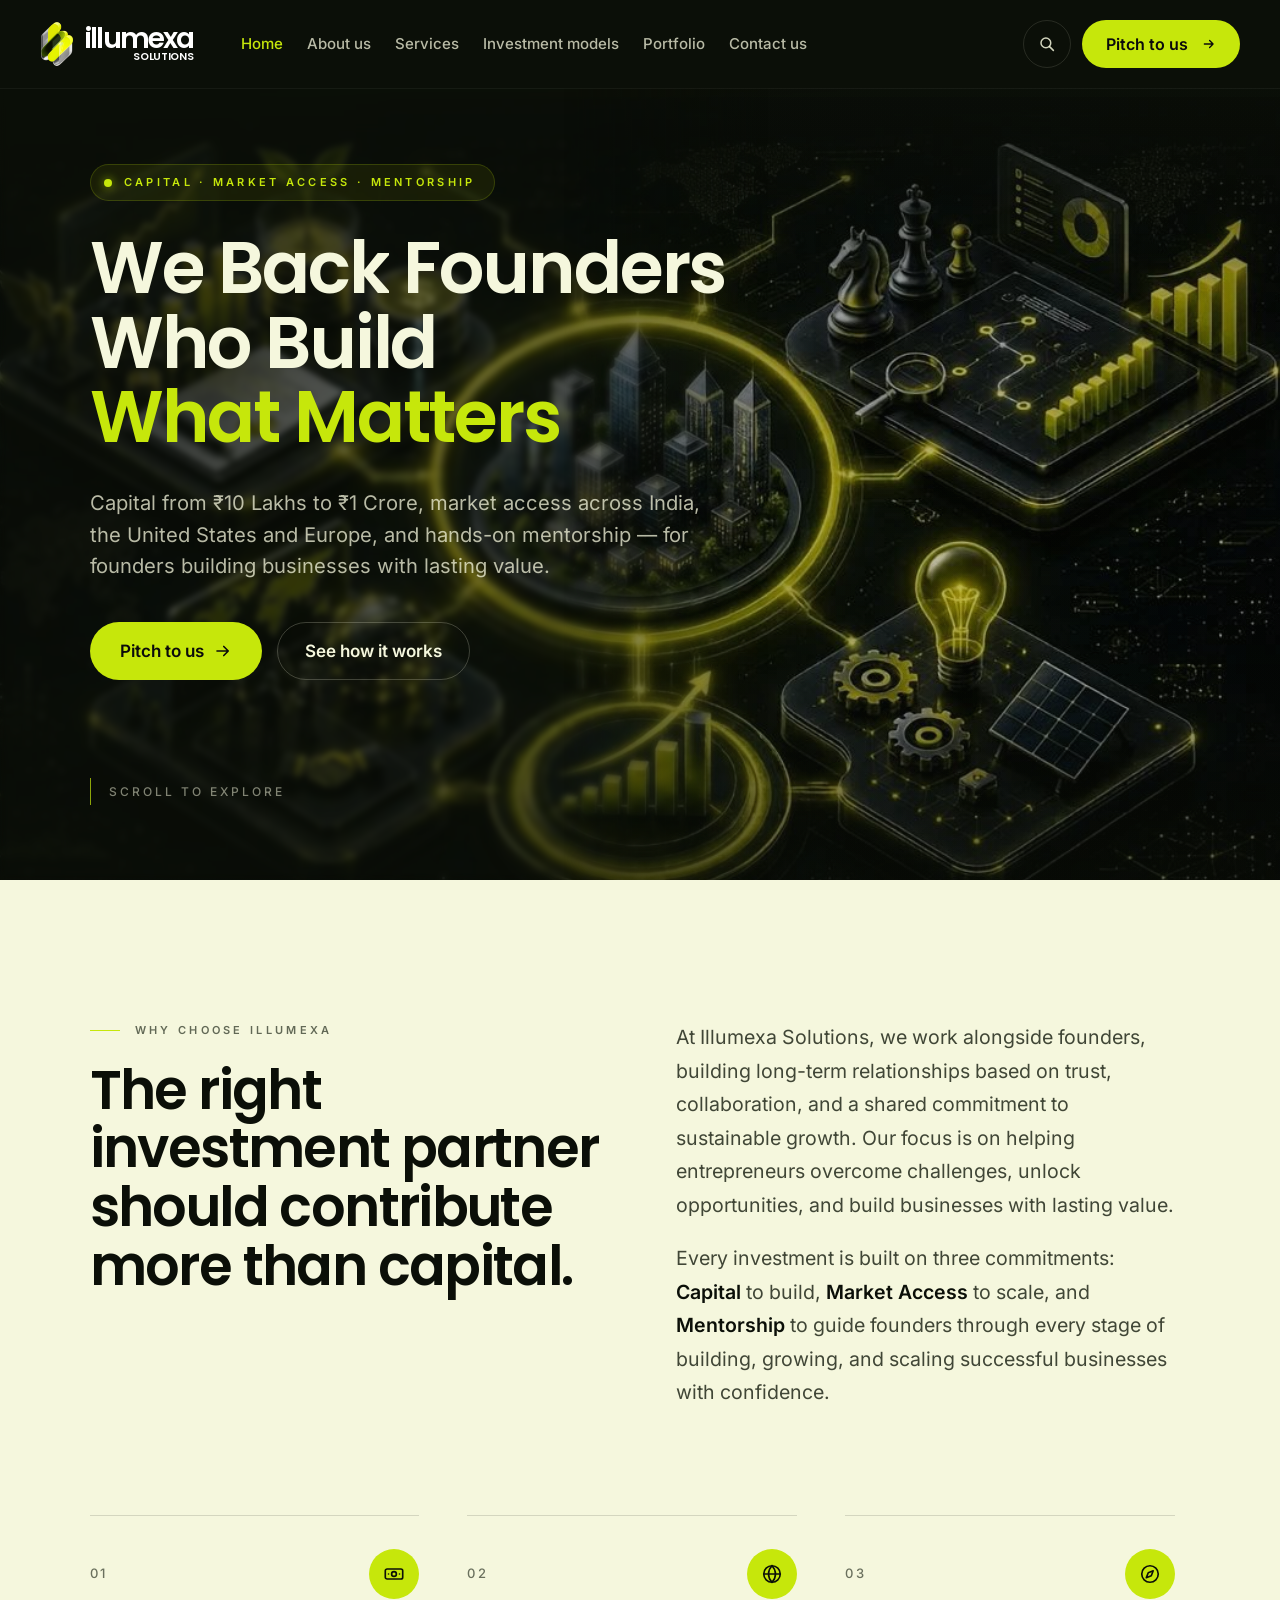
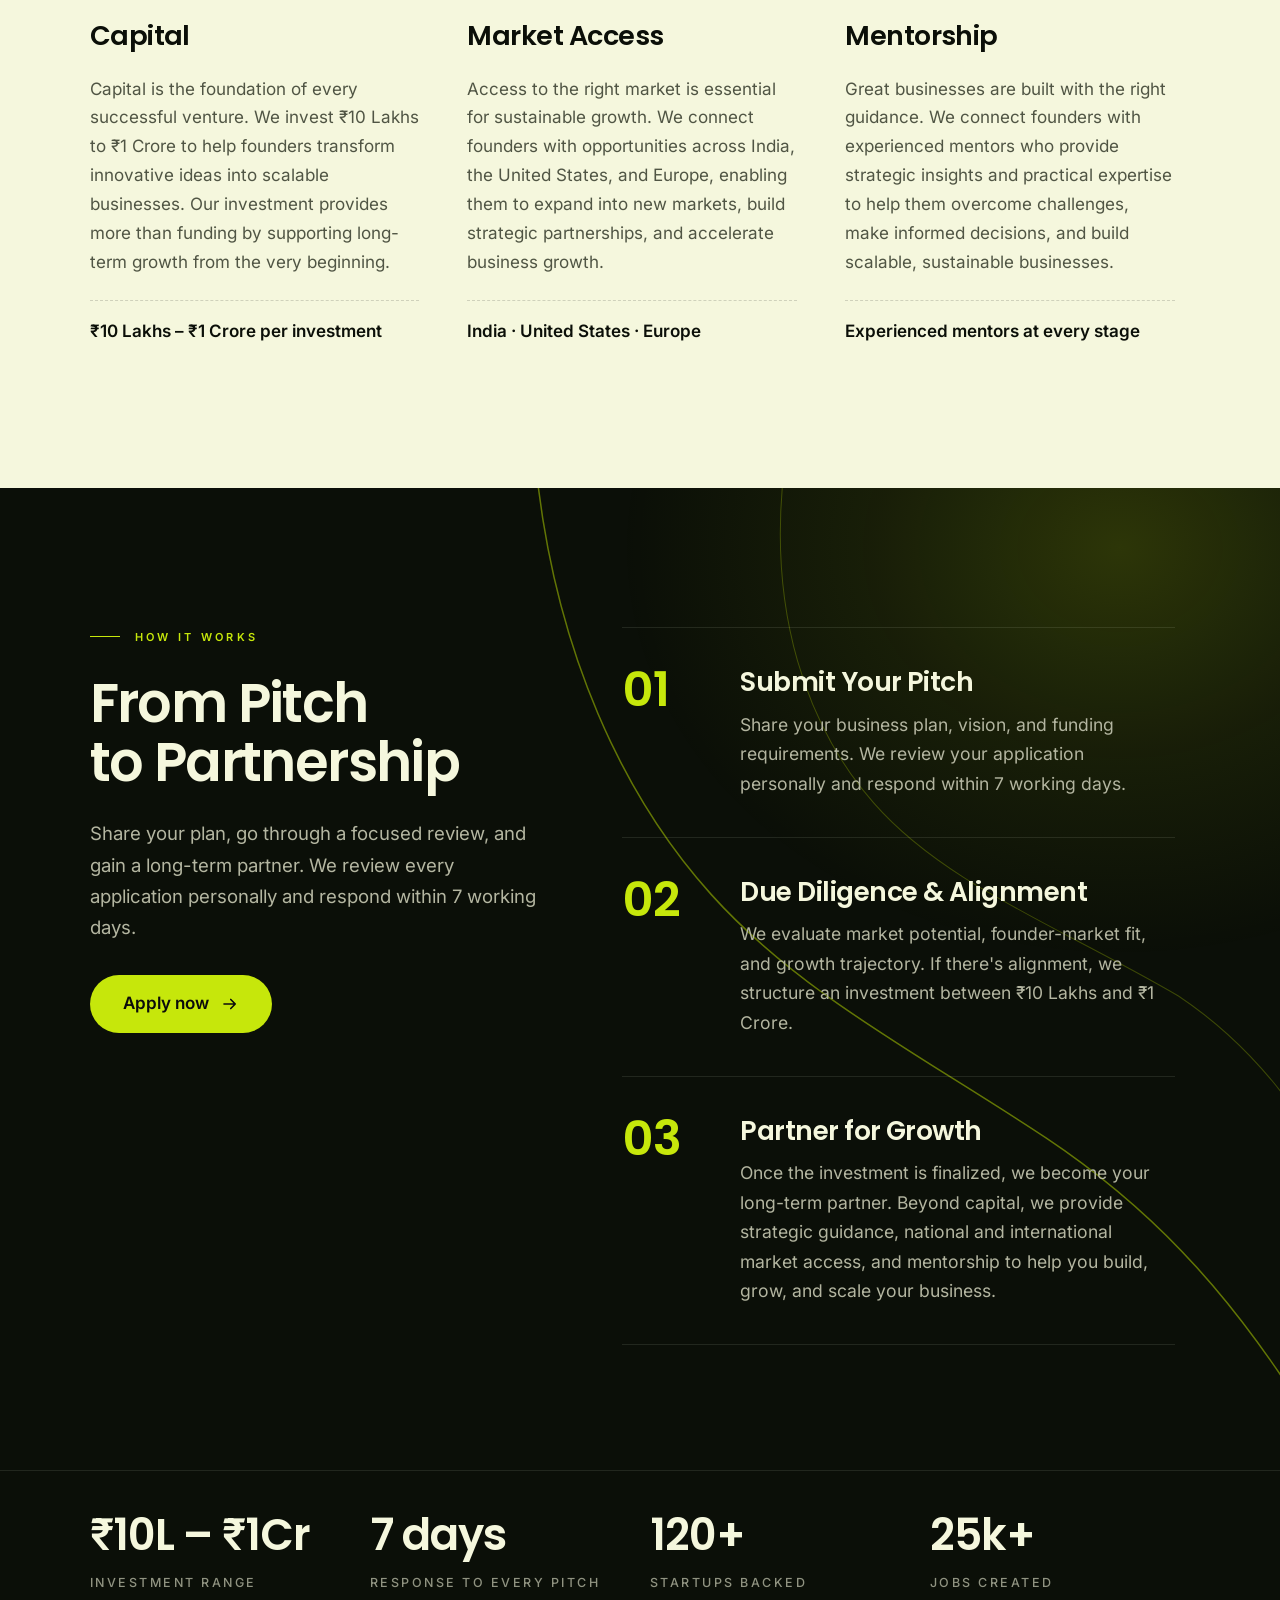
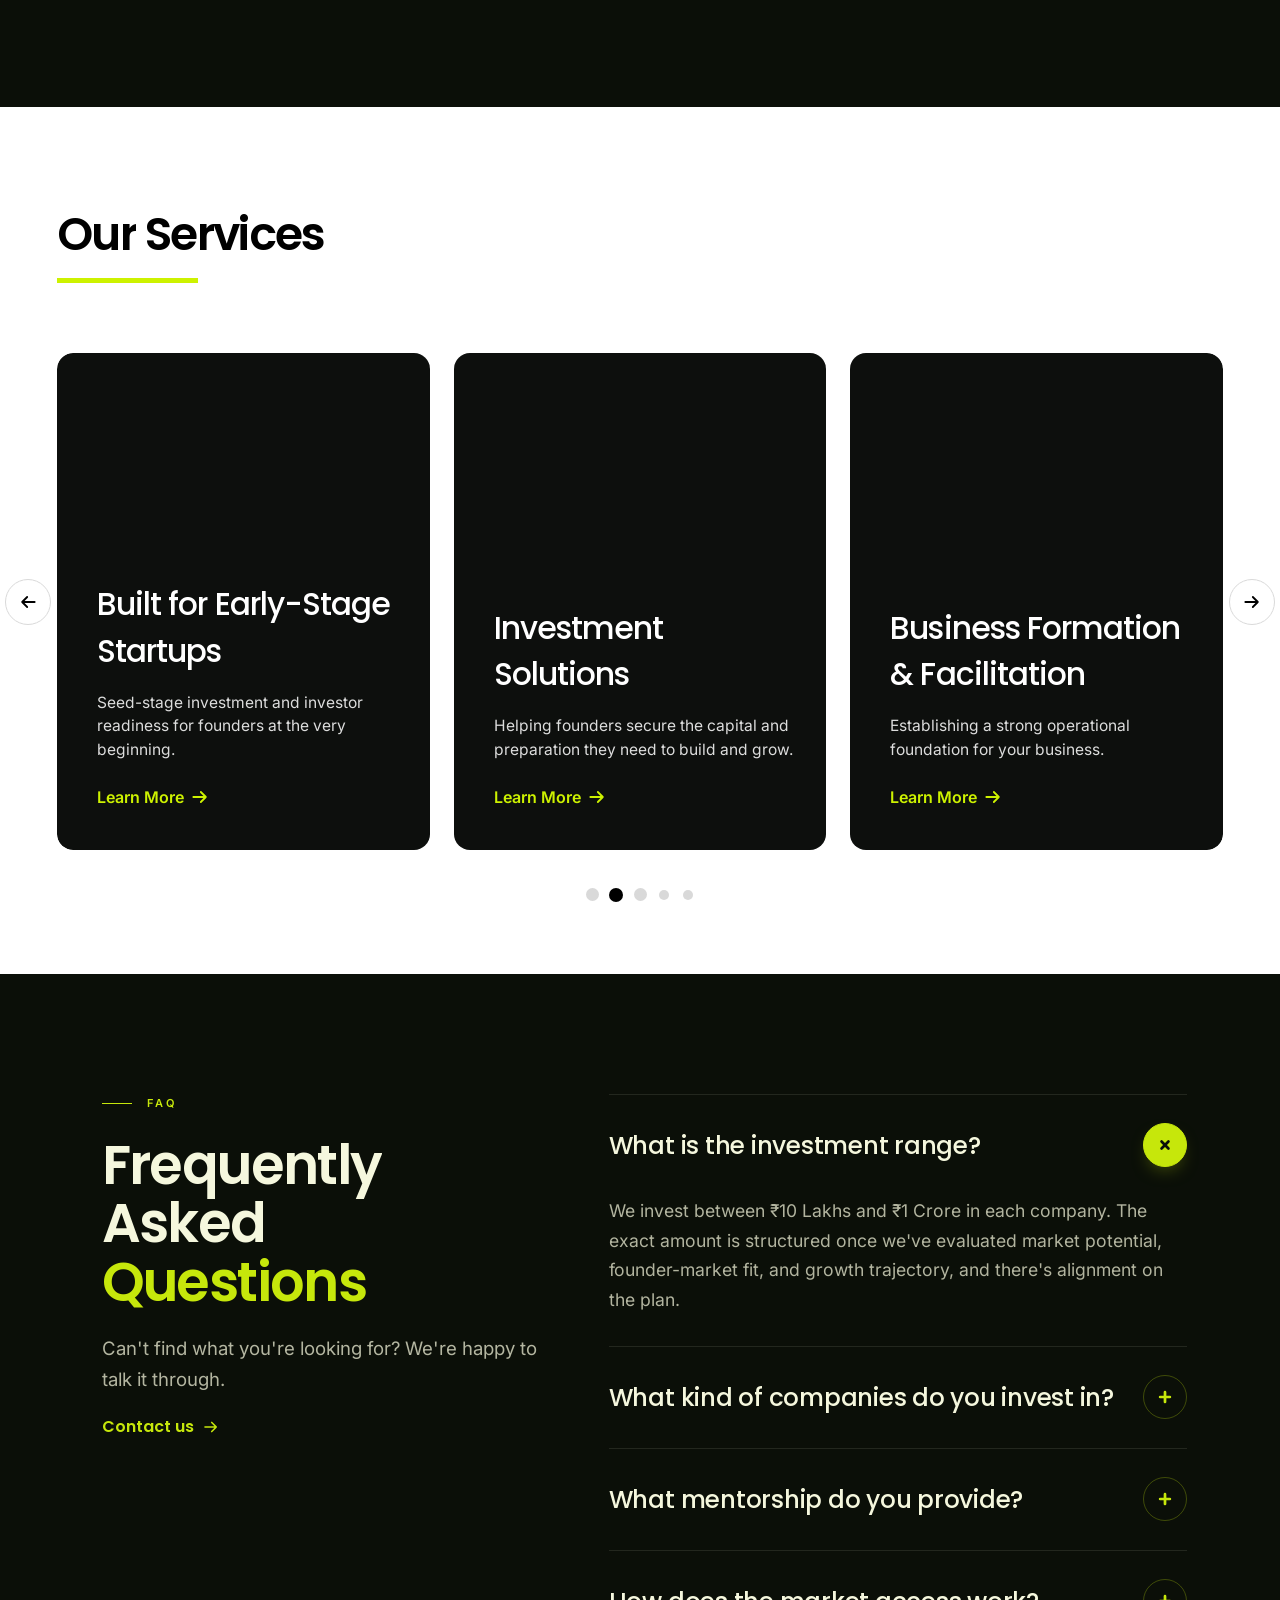
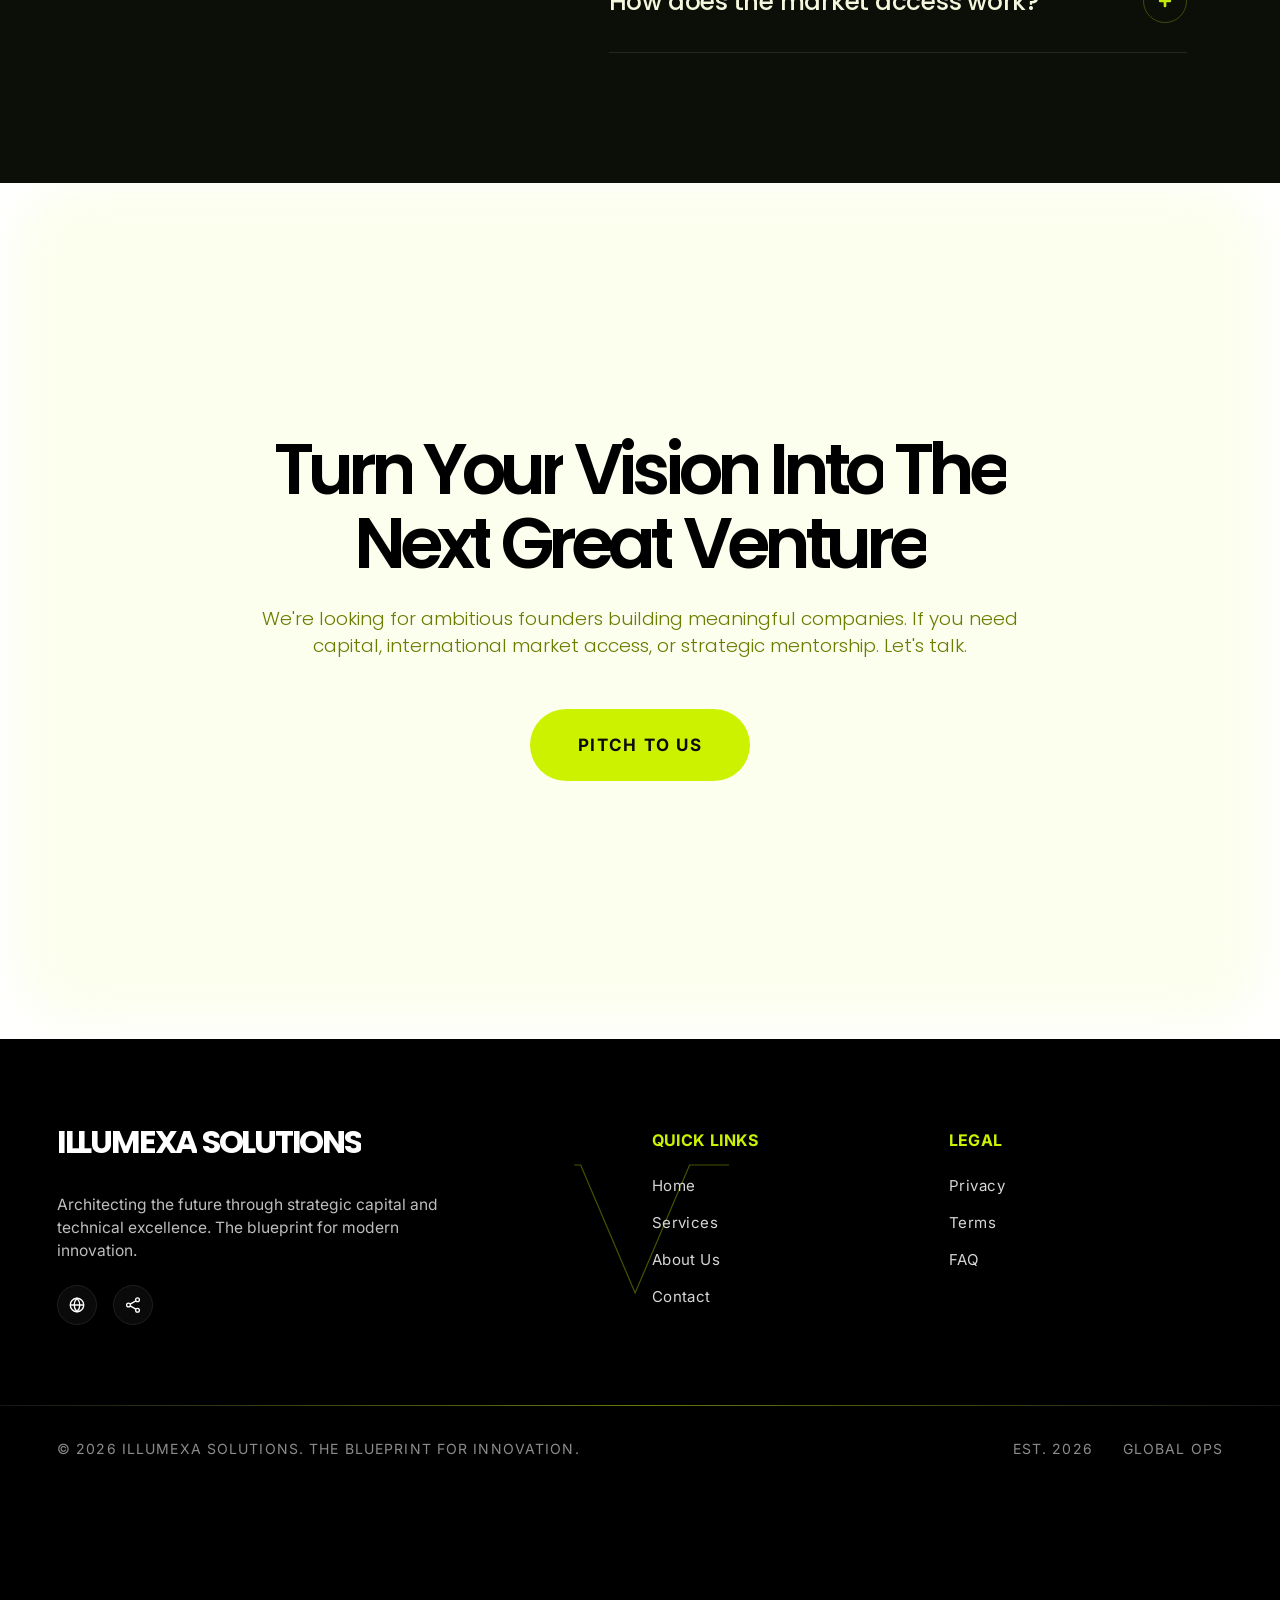
==== src/index.html @ d8dd9c70 "Initial commit" ====
<!DOCTYPE html>
<html lang="en">
<head>
  <meta charset="utf-8">
  <meta name="viewport" content="width=device-width, initial-scale=1">
  <title>Illumexa Solutions | Capital, Market Access &amp; Mentorship</title>
  <meta name="description" content="Illumexa Solutions backs early-stage founders with ₹10 Lakhs to ₹1 Crore in capital, market access across India, the US and Europe, and hands-on mentorship.">
  <meta name="theme-color" content="#000000">
  <link rel="icon" href="data:image/svg+xml,%3Csvg xmlns='http://www.w3.org/2000/svg' viewBox='0 0 32 32'%3E%3Crect width='32' height='32' rx='7' fill='%23000'/%3E%3Cg transform='rotate(32 16 16)'%3E%3Crect x='12' y='4' width='8' height='12' rx='4' fill='%23cdf200'/%3E%3Crect x='14' y='16' width='8' height='12' rx='4' fill='%23cdf200'/%3E%3C/g%3E%3C/svg%3E">
  <meta property="og:type" content="website">
  <meta property="og:site_name" content="Illumexa Solutions">
  <meta property="og:title" content="Illumexa Solutions | We Back Founders Who Build What Matters">
  <meta property="og:description" content="Capital, market access and mentorship for ambitious founders building meaningful companies.">
  <meta property="og:image" content="../assets/images/hero-poster.jpg">

  <link rel="preload" href="../assets/fonts/poppins-latin-500-normal.woff2" as="font" type="font/woff2" crossorigin>
  <link rel="preload" href="../assets/fonts/inter-latin-wght-normal.woff2" as="font" type="font/woff2" crossorigin>
  <link rel="preload" href="../assets/images/hero-poster.jpg" as="image" fetchpriority="high">
  <link rel="preload" href="../assets/images/logo/illumexa-mark.png" as="image" fetchpriority="high">

  <link rel="stylesheet" href="styles/base.css">
  <link rel="stylesheet" href="styles/home.css">

  <script>
    // Gate the reveal styles on JS (dropped again if the scripts never run), and open the
    // page with the intro on the first page of a visit, or a short veil after that.
    (function (root) {
      root.classList.add('js');
      try {
        if (!matchMedia('(prefers-reduced-motion: reduce)').matches) {
          root.classList.add(sessionStorage.getItem('illumexa-visited') ? 'is-arriving' : 'is-intro');
          sessionStorage.setItem('illumexa-visited', '1');
        }
      } catch (error) {}
      setTimeout(function () {
        if (!window.illumexaReady) root.classList.remove('js');
      }, 3000);
    })(document.documentElement);
  </script>
  <script src="scripts/main.js" defer></script>
  <script src="scripts/home.js" defer></script>
</head>
<body id="top">
  <a class="skip-link" href="#main">Skip to content</a>

  <!-- Icon sprite (kept renderable, not display:none, as the sprites that hold gradients need it) -->
  <svg class="sprite" aria-hidden="true" focusable="false">
    <symbol id="i-search" viewBox="0 0 24 24" fill="none" stroke="currentColor" stroke-width="2" stroke-linecap="round">
      <circle cx="10.5" cy="10.5" r="6.5"/><path d="m15.5 15.5 5 5"/>
    </symbol>
    <symbol id="i-arrow-right" viewBox="0 0 24 24" fill="none" stroke="currentColor" stroke-width="2.2" stroke-linecap="round" stroke-linejoin="round">
      <path d="M4 12h15M13 6l6 6-6 6"/>
    </symbol>
    <symbol id="i-plus" viewBox="0 0 24 24" fill="none" stroke="currentColor" stroke-width="3.6" stroke-linecap="round">
      <path d="M12 5.5v13M5.5 12h13"/>
    </symbol>
    <symbol id="i-globe" viewBox="0 0 24 24" fill="none" stroke="currentColor" stroke-width="1.8">
      <circle cx="12" cy="12" r="9"/><path d="M3 12h18M12 3c2.5 2.6 3.8 5.6 3.8 9s-1.3 6.4-3.8 9c-2.5-2.6-3.8-5.6-3.8-9S9.5 5.6 12 3Z"/>
    </symbol>
    <symbol id="i-share" viewBox="0 0 24 24" fill="none" stroke="currentColor" stroke-width="1.8">
      <circle cx="18" cy="5" r="2.5"/><circle cx="6" cy="12" r="2.5"/><circle cx="18" cy="19" r="2.5"/><path d="m8.2 10.8 7.6-4.4M8.2 13.2l7.6 4.4"/>
    </symbol>

    <symbol id="i-cash" viewBox="0 0 24 24" fill="none" stroke="currentColor" stroke-width="1.8" stroke-linecap="round" stroke-linejoin="round">
      <rect x="2.5" y="6.5" width="19" height="11" rx="2"/><circle cx="12" cy="12" r="2.6"/><path d="M6 12h.01M18 12h.01"/>
    </symbol>
    <symbol id="i-compass" viewBox="0 0 24 24" fill="none" stroke="currentColor" stroke-width="1.8" stroke-linecap="round" stroke-linejoin="round">
      <circle cx="12" cy="12" r="9"/><path d="m15.5 8.5-2.1 5.4-5.4 2.1 2.1-5.4z"/>
    </symbol>
  </svg>

  <!-- ============ HEADER ============ -->
  <header class="site-header" data-header data-motion>
    <nav class="site-nav" aria-label="Primary">
      <a class="brand" href="index.html" aria-label="Illumexa Solutions — home">
        <img class="brand__mark" src="../assets/images/logo/illumexa-mark.png" alt="" width="127" height="176" decoding="async">
        <span class="brand__word" aria-hidden="true">
          <span class="brand__name">illumexa</span>
          <span class="brand__sub">SOLUTIONS</span>
        </span>
      </a>

      <div class="site-nav__menu" id="site-menu" data-menu>
        <ul class="nav-list">
          <li><a class="nav-link" href="index.html" aria-current="page">Home</a></li>
          <li><a class="nav-link" href="about-us.html">About us</a></li>
          <li><a class="nav-link" href="services.html">Services</a></li>
          <li><a class="nav-link" href="#" data-page="investment-models">Investment models</a></li>
          <li><a class="nav-link" href="#" data-page="portfolio">Portfolio</a></li>
          <li><a class="nav-link" href="contact.html">Contact us</a></li>
          <li class="nav-list__cta"><a class="btn btn--lime btn--sm" href="contact.html">Pitch to us <svg class="icon" aria-hidden="true" focusable="false"><use href="#i-arrow-right"/></svg></a></li>
        </ul>
      </div>

      <div class="site-nav__actions">
        <button class="nav-search" type="button" aria-label="Search" aria-haspopup="dialog" aria-controls="site-search" data-search-open>
          <svg class="icon" aria-hidden="true" focusable="false"><use href="#i-search"/></svg>
          <span class="nav-search__label" aria-hidden="true">Search</span>
        </button>
        <a class="btn btn--lime btn--sm site-nav__pitch" href="contact.html">Pitch to us <svg class="icon" aria-hidden="true" focusable="false"><use href="#i-arrow-right"/></svg></a>
        <button class="nav-toggle" type="button" aria-expanded="false" aria-controls="site-menu" aria-label="Open menu" data-menu-toggle>
          <span class="nav-toggle__bar" aria-hidden="true"></span>
        </button>
      </div>
    </nav>
  </header>

  <main id="main">
    <!-- ============ HERO ============ -->
    <section class="hero" aria-labelledby="hero-title" data-parallax-scope data-ambient>
      <!-- Autoplays from the markup alone (muted, looped, inline; the phone-sized file on
           narrow screens); home.js only keeps it running — see initHeroVideo. -->
      <video class="hero__video" poster="../assets/images/hero-poster.jpg" autoplay muted loop playsinline preload="metadata" disablepictureinpicture aria-hidden="true" data-hero-video>
        <source src="../assets/videos/spotlight-bg-480.mp4" type="video/mp4" media="(max-width: 767px)">
        <source src="../assets/videos/spotlight-bg.mp4" type="video/mp4">
      </video>
      <div class="hero__overlay" aria-hidden="true"></div>
      <!-- Soft focus behind the copy only: blurs the film beneath the text column and fades
           out before the city, so the rest of the video stays sharp. -->
      <div class="hero__focus" aria-hidden="true"></div>

      <div class="hero__content hero-exit">
        <p class="badge hero__badge"><span class="badge__dot" aria-hidden="true"></span>Capital · Market Access · Mentorship</p>
        <h1 class="hero__title word-reveal" id="hero-title">
          <span class="hero__line"><span>We Back Founders</span></span>
          <span class="hero__line"><span>Who Build</span></span>
          <span class="hero__line"><span><em class="text-lime">What Matters</em></span></span>
        </h1>
        <p class="hero__text text-reveal">Capital from ₹10 Lakhs to ₹1 Crore, market access across India, the United States and Europe, and hands-on mentorship — for founders building businesses with lasting value.</p>
        <div class="hero__actions reveal-group" data-stagger>
          <a class="btn btn--lime btn--hero reveal-item" href="contact.html">Pitch to us <svg class="icon" aria-hidden="true" focusable="false"><use href="#i-arrow-right"/></svg></a>
          <a class="btn btn--ghost btn--hero reveal-item" href="#process">See how it works</a>
        </div>
      </div>

      <a class="hero__scroll" href="#why">Scroll to explore</a>
    </section>

    <!-- ============ WHY CHOOSE ============ -->
    <!-- The intro is a two-column statement; the three commitments follow as a flat,
         rule-topped grid (01 / 02 / 03) rather than cards. -->
    <section class="why" id="why" aria-labelledby="why-title" data-ambient data-parallax-scope data-observe data-seam>
      <div class="home-container why__intro" data-stagger>
        <div class="why__lead">
          <p class="eyebrow eyebrow--dash wipe-reveal">Why choose Illumexa</p>
          <h2 class="why__title word-reveal scroll-grow" id="why-title">The right investment partner should contribute more than capital.</h2>
        </div>
        <div class="why__text text-reveal">
          <p>At Illumexa Solutions, we work alongside founders, building long-term relationships based on trust, collaboration, and a shared commitment to sustainable growth. Our focus is on helping entrepreneurs overcome challenges, unlock opportunities, and build businesses with lasting value.</p>
          <p>Every investment is built on three commitments: <strong>Capital</strong> to build, <strong>Market Access</strong> to scale, and <strong>Mentorship</strong> to guide founders through every stage of building, growing, and scaling successful businesses with confidence.</p>
        </div>
      </div>

      <ul class="home-container why__features" role="list" data-stagger data-search-type="Why Illumexa">
        <li class="feature card-reveal">
          <div class="feature__head">
            <span class="feature__index" aria-hidden="true">01</span>
            <span class="feature__icon" aria-hidden="true"><svg class="icon fx-icon"><use href="#i-cash"/></svg></span>
          </div>
          <h3 class="feature__title">Capital</h3>
          <p class="feature__text">Capital is the foundation of every successful venture. We invest ₹10 Lakhs to ₹1 Crore to help founders transform innovative ideas into scalable businesses. Our investment provides more than funding by supporting long-term growth from the very beginning.</p>
          <p class="feature__note">₹10 Lakhs – ₹1 Crore per investment</p>
        </li>
        <li class="feature card-reveal">
          <div class="feature__head">
            <span class="feature__index" aria-hidden="true">02</span>
            <span class="feature__icon" aria-hidden="true"><svg class="icon fx-icon"><use href="#i-globe"/></svg></span>
          </div>
          <h3 class="feature__title">Market Access</h3>
          <p class="feature__text">Access to the right market is essential for sustainable growth. We connect founders with opportunities across India, the United States, and Europe, enabling them to expand into new markets, build strategic partnerships, and accelerate business growth.</p>
          <p class="feature__note">India · United States · Europe</p>
        </li>
        <li class="feature card-reveal">
          <div class="feature__head">
            <span class="feature__index" aria-hidden="true">03</span>
            <span class="feature__icon" aria-hidden="true"><svg class="icon fx-icon"><use href="#i-compass"/></svg></span>
          </div>
          <h3 class="feature__title">Mentorship</h3>
          <p class="feature__text">Great businesses are built with the right guidance. We connect founders with experienced mentors who provide strategic insights and practical expertise to help them overcome challenges, make informed decisions, and build scalable, sustainable businesses.</p>
          <p class="feature__note">Experienced mentors at every stage</p>
        </li>
      </ul>
    </section>

    <!-- ============ HOW IT WORKS + IMPACT ============ -->
    <!-- A lit corner behind the intro; the three steps are a rule-divided list with large
         lime numerals (each rule draws in as its step arrives, then a light runs down them);
         the four figures count up once under a rule. -->
    <section class="process" id="process" aria-labelledby="process-title" data-ambient data-parallax-scope data-observe data-seam>
      <div class="process__glow parallax" aria-hidden="true"></div>
      <svg class="process__trace parallax" viewBox="0 0 1440 1200" preserveAspectRatio="xMidYMid slice" aria-hidden="true" focusable="false" data-draw>
        <path d="M620 0C640 160 700 300 790 400 880 500 1000 560 1120 640 1240 720 1330 820 1440 1020" fill="none" stroke="#cdf200" stroke-width="1.5" stroke-dasharray="2 9" stroke-linecap="round" opacity=".45"/>
        <path d="M860 0C850 120 880 230 950 310 1020 390 1130 430 1250 500 1340 560 1400 650 1440 760" fill="none" stroke="#cdf200" stroke-width="1" stroke-dasharray="2 10" stroke-linecap="round" opacity=".25"/>
      </svg>

      <div class="home-container process__grid">
        <div class="process__intro" data-stagger>
          <p class="eyebrow eyebrow--dash wipe-reveal">How it works</p>
          <h2 class="process__title word-reveal" id="process-title">From Pitch <br>to Partnership</h2>
          <p class="process__text text-reveal">Share your plan, go through a focused review, and gain a long-term partner. We review every application personally and respond within 7 working days.</p>
          <a class="btn btn--lime btn--md process__cta" href="contact.html" data-reveal>Apply now <svg class="icon" aria-hidden="true" focusable="false"><use href="#i-arrow-right"/></svg></a>
        </div>

        <ol class="steps" role="list" data-observe data-search-type="How it works">
          <li class="step" data-reveal>
            <span class="step__num" aria-hidden="true">01</span>
            <div class="step__body">
              <h3 class="step__title">Submit Your Pitch</h3>
              <p class="step__text">Share your business plan, vision, and funding requirements. We review your application personally and respond within 7 working days.</p>
            </div>
          </li>
          <li class="step" data-reveal>
            <span class="step__num" aria-hidden="true">02</span>
            <div class="step__body">
              <h3 class="step__title">Due Diligence &amp; Alignment</h3>
              <p class="step__text">We evaluate market potential, founder-market fit, and growth trajectory. If there's alignment, we structure an investment between ₹10 Lakhs and ₹1 Crore.</p>
            </div>
          </li>
          <li class="step" data-reveal>
            <span class="step__num" aria-hidden="true">03</span>
            <div class="step__body">
              <h3 class="step__title">Partner for Growth</h3>
              <p class="step__text">Once the investment is finalized, we become your long-term partner. Beyond capital, we provide strategic guidance, national and international market access, and mentorship to help you build, grow, and scale your business.</p>
            </div>
          </li>
          <li class="steps__light" aria-hidden="true" role="presentation"></li>
        </ol>
      </div>

      <ul class="home-container stats" role="list" aria-label="Illumexa in numbers" data-stagger>
        <li class="stat" data-reveal><span class="stat__value">₹10L – ₹1Cr</span><span class="stat__label">Investment range</span></li>
        <li class="stat" data-reveal><span class="stat__value" data-count="7" data-suffix=" days">7 days</span><span class="stat__label">Response to every pitch</span></li>
        <li class="stat" data-reveal><span class="stat__value" data-count="120" data-suffix="+">120+</span><span class="stat__label">Startups backed</span></li>
        <li class="stat" data-reveal><span class="stat__value" data-count="25" data-suffix="k+">25k+</span><span class="stat__label">Jobs created</span></li>
      </ul>
    </section>

    <!-- ============ SERVICES ============ -->
    <section class="services" id="services" aria-labelledby="services-title" data-observe data-seam>
      <div class="container">
        <h2 class="section-title services__title word-reveal" id="services-title">Our Services</h2>

        <!-- Looping carousel: the first card listed sits just off-screen to the left, so the
             mock's opening view (Investment, Formation, Strategic) centres on the third dot. -->
        <div class="carousel" data-carousel data-carousel-start="1" aria-roledescription="carousel" aria-label="Our services" data-reveal>
          <div class="carousel__viewport">
            <button class="carousel__arrow carousel__arrow--prev" type="button" aria-label="Previous services" aria-controls="services-track" data-carousel-prev>
              <svg class="icon" aria-hidden="true" focusable="false"><use href="#i-arrow-right"/></svg>
            </button>
            <ul class="carousel__track" id="services-track" role="list" tabindex="0" data-carousel-track data-search-type="Service">
              <li class="carousel__slide" role="group" aria-roledescription="slide" aria-label="1 of 5">
                <article class="service-card">
                  <div class="service-card__media image-reveal" data-media>
                    <img src="../assets/images/services/early-stage.jpg"
                         srcset="../assets/images/services/early-stage-480.jpg 480w, ../assets/images/services/early-stage.jpg 842w"
                         sizes="(max-width: 767px) 86vw, (max-width: 1023px) 45vw, 421px"
                         alt="Startup team gathered around a “Start It Up!” presentation" width="842" height="1122" loading="lazy" decoding="async" data-fallback>
                  </div>
                  <div class="service-card__body">
                    <h3 class="service-card__title">Built for Early-Stage Startups</h3>
                    <p class="service-card__text">Seed-stage investment and investor readiness for founders at the very beginning.</p>
                    <a class="service-card__link" href="services/early-stage-startups.html">Learn More <svg class="icon" aria-hidden="true" focusable="false"><use href="#i-arrow-right"/></svg><span class="visually-hidden"> about support for early-stage startups</span></a>
                  </div>
                </article>
              </li>
              <li class="carousel__slide" role="group" aria-roledescription="slide" aria-label="2 of 5">
                <article class="service-card">
                  <div class="service-card__media image-reveal" data-media>
                    <img src="../assets/images/services/investment.jpg"
                         srcset="../assets/images/services/investment-480.jpg 480w, ../assets/images/services/investment.jpg 842w"
                         sizes="(max-width: 767px) 86vw, (max-width: 1023px) 45vw, 421px"
                         alt="Two business partners in suits shaking hands" width="842" height="1122" loading="lazy" decoding="async" data-fallback>
                  </div>
                  <div class="service-card__body">
                    <h3 class="service-card__title">Investment Solutions</h3>
                    <p class="service-card__text">Helping founders secure the capital and preparation they need to build and grow.</p>
                    <a class="service-card__link" href="services/investment-solutions.html">Learn More <svg class="icon" aria-hidden="true" focusable="false"><use href="#i-arrow-right"/></svg><span class="visually-hidden"> about Investment Solutions</span></a>
                  </div>
                </article>
              </li>
              <li class="carousel__slide" role="group" aria-roledescription="slide" aria-label="3 of 5">
                <article class="service-card">
                  <div class="service-card__media image-reveal" data-media>
                    <img src="../assets/images/services/business-formation.jpg"
                         srcset="../assets/images/services/business-formation-480.jpg 480w, ../assets/images/services/business-formation.jpg 842w"
                         sizes="(max-width: 767px) 86vw, (max-width: 1023px) 45vw, 421px"
                         alt="Hand signing a business registration document with a fountain pen" width="842" height="1122" loading="lazy" decoding="async" data-fallback>
                  </div>
                  <div class="service-card__body">
                    <h3 class="service-card__title">Business Formation &amp; Facilitation</h3>
                    <p class="service-card__text">Establishing a strong operational foundation for your business.</p>
                    <a class="service-card__link" href="services/business-formation-facilitation.html">Learn More <svg class="icon" aria-hidden="true" focusable="false"><use href="#i-arrow-right"/></svg><span class="visually-hidden"> about Business Formation &amp; Facilitation</span></a>
                  </div>
                </article>
              </li>
              <li class="carousel__slide" role="group" aria-roledescription="slide" aria-label="4 of 5">
                <article class="service-card">
                  <div class="service-card__media image-reveal" data-media>
                    <img src="../assets/images/services/strategic-consulting.jpg"
                         srcset="../assets/images/services/strategic-consulting-480.jpg 480w, ../assets/images/services/strategic-consulting.jpg 842w"
                         sizes="(max-width: 767px) 86vw, (max-width: 1023px) 45vw, 421px"
                         alt="Team fitting large puzzle pieces together on a table" width="842" height="1122" loading="lazy" decoding="async" data-fallback>
                  </div>
                  <div class="service-card__body">
                    <h3 class="service-card__title">Strategic Business Consulting</h3>
                    <p class="service-card__text">Expert guidance to help founders make confident business decisions.</p>
                    <a class="service-card__link" href="services/strategic-business-consulting.html">Learn More <svg class="icon" aria-hidden="true" focusable="false"><use href="#i-arrow-right"/></svg><span class="visually-hidden"> about Strategic Business Consulting</span></a>
                  </div>
                </article>
              </li>
              <li class="carousel__slide" role="group" aria-roledescription="slide" aria-label="5 of 5">
                <article class="service-card">
                  <div class="service-card__media image-reveal" data-media>
                    <img src="../assets/images/services/marketing.jpg"
                         srcset="../assets/images/services/marketing-480.jpg 480w, ../assets/images/services/marketing.jpg 842w"
                         sizes="(max-width: 767px) 86vw, (max-width: 1023px) 45vw, 421px"
                         alt="Two colleagues planning a growth strategy at a sticky-note board" width="842" height="1122" loading="lazy" decoding="async" data-fallback>
                  </div>
                  <div class="service-card__body">
                    <h3 class="service-card__title">Marketing &amp; Brand Growth</h3>
                    <p class="service-card__text">Positioning and growth support to take your brand into the right markets.</p>
                    <a class="service-card__link" href="services/marketing-brand-growth.html">Learn More <svg class="icon" aria-hidden="true" focusable="false"><use href="#i-arrow-right"/></svg><span class="visually-hidden"> about Marketing &amp; Brand Growth</span></a>
                  </div>
                </article>
              </li>
            </ul>
            <button class="carousel__arrow carousel__arrow--next" type="button" aria-label="Next services" aria-controls="services-track" data-carousel-next>
              <svg class="icon" aria-hidden="true" focusable="false"><use href="#i-arrow-right"/></svg>
            </button>
          </div>
          <div class="carousel__dots" data-carousel-dots></div>
        </div>
      </div>
    </section>

    <!-- ============ FAQ ============ -->
    <!-- Dark two-column FAQ: the title and a line to Contact on the left, the accordion on
         the right with the first answer open on arrival. -->
    <section class="faq" id="faq" aria-labelledby="faq-title" data-observe data-seam data-ambient>
      <div class="home-container faq__grid">
        <div class="faq__intro" data-stagger>
          <p class="eyebrow eyebrow--dash wipe-reveal">FAQ</p>
          <h2 class="faq__title word-reveal" id="faq-title">Frequently <br>Asked <br><span class="text-lime">Questions</span></h2>
          <p class="faq__text text-reveal">Can't find what you're looking for? We're happy to talk it through.</p>
          <a class="faq__link reveal-up" href="contact.html">Contact us <svg class="icon" aria-hidden="true" focusable="false"><use href="#i-arrow-right"/></svg></a>
        </div>

        <div class="faq-list" data-accordion data-stagger>
          <div class="faq-item" data-accordion-item data-reveal>
            <h3 class="faq-item__heading">
              <button class="faq-item__trigger" type="button" id="faq-q1" aria-expanded="true" aria-controls="faq-a1" data-accordion-trigger>
                <span class="faq-item__question">What is the investment range?</span>
                <span class="faq-item__icon" aria-hidden="true"><svg class="icon"><use href="#i-plus"/></svg></span>
              </button>
            </h3>
            <div class="faq-item__panel" id="faq-a1" role="region" aria-labelledby="faq-q1">
              <div class="faq-item__inner">
                <p>We invest between ₹10 Lakhs and ₹1 Crore in each company. The exact amount is structured once we've evaluated market potential, founder-market fit, and growth trajectory, and there's alignment on the plan.</p>
              </div>
            </div>
          </div>
          <div class="faq-item" data-accordion-item data-reveal>
            <h3 class="faq-item__heading">
              <button class="faq-item__trigger" type="button" id="faq-q2" aria-expanded="false" aria-controls="faq-a2" data-accordion-trigger>
                <span class="faq-item__question">What kind of companies do you invest in?</span>
                <span class="faq-item__icon" aria-hidden="true"><svg class="icon"><use href="#i-plus"/></svg></span>
              </button>
            </h3>
            <div class="faq-item__panel" id="faq-a2" role="region" aria-labelledby="faq-q2">
              <div class="faq-item__inner">
                <p>We back ambitious early-stage founders building meaningful companies. We look for strong founder-market fit, real market potential and a clear growth trajectory.</p>
              </div>
            </div>
          </div>
          <div class="faq-item" data-accordion-item data-reveal>
            <h3 class="faq-item__heading">
              <button class="faq-item__trigger" type="button" id="faq-q3" aria-expanded="false" aria-controls="faq-a3" data-accordion-trigger>
                <span class="faq-item__question">What mentorship do you provide?</span>
                <span class="faq-item__icon" aria-hidden="true"><svg class="icon"><use href="#i-plus"/></svg></span>
              </button>
            </h3>
            <div class="faq-item__panel" id="faq-a3" role="region" aria-labelledby="faq-q3">
              <div class="faq-item__inner">
                <p>Every founder is connected with experienced mentors who share strategic insight and practical expertise, helping you overcome challenges and make informed decisions as you scale.</p>
              </div>
            </div>
          </div>
          <div class="faq-item" data-accordion-item data-reveal>
            <h3 class="faq-item__heading">
              <button class="faq-item__trigger" type="button" id="faq-q4" aria-expanded="false" aria-controls="faq-a4" data-accordion-trigger>
                <span class="faq-item__question">How does the market access work?</span>
                <span class="faq-item__icon" aria-hidden="true"><svg class="icon"><use href="#i-plus"/></svg></span>
              </button>
            </h3>
            <div class="faq-item__panel" id="faq-a4" role="region" aria-labelledby="faq-q4">
              <div class="faq-item__inner">
                <p>We connect you with customers, partners and opportunities across India, the United States and Europe, so you can expand into new markets and build strategic partnerships.</p>
              </div>
            </div>
          </div>
        </div>
      </div>
    </section>

    <!-- ============ FINAL CTA ============ -->
    <section class="cta" id="pitch" aria-labelledby="cta-title" data-parallax-scope data-observe>
      <div class="container cta__inner" data-stagger>
        <h2 class="cta__title word-reveal scroll-grow" id="cta-title">
          <span class="cta__line">Turn Your Vision Into The</span>
          <span class="cta__line">Next Great Venture</span>
        </h2>
        <p class="cta__text text-reveal">We're looking for ambitious founders building meaningful companies. If you need capital, international market access, or strategic mentorship. Let's talk.</p>
        <a class="btn btn--lime btn--lg" href="contact.html" data-reveal>Pitch to us</a>
      </div>
    </section>
  </main>

  <!-- ============ FOOTER ============ -->
  <!-- data-motion: the ILLUMEXA outline draws itself as the footer scrolls in, a single light
       passes through it, and the columns, links and rule reveal in sequence. -->
  <footer class="site-footer" data-observe data-motion>
    <svg class="site-footer__outline" viewBox="0 0 4606 1000" aria-hidden="true" focusable="false">
      <defs>
        <linearGradient id="outline-sweep-fill" x1="0" x2="1" y1="0" y2="0">
          <stop offset="0" stop-color="#fff" stop-opacity="0"/>
          <stop offset=".5" stop-color="#fff"/>
          <stop offset="1" stop-color="#fff" stop-opacity="0"/>
        </linearGradient>
        <mask id="outline-sweep" maskUnits="userSpaceOnUse" x="0" y="0" width="4606" height="1000">
          <rect class="site-footer__sweep" x="-1400" y="0" width="1400" height="1000" fill="url(#outline-sweep-fill)"/>
        </mask>
      </defs>
      <text class="site-footer__outline-text" x="2303" y="849" text-anchor="middle">ILLUMEXA</text>
      <text class="site-footer__outline-text site-footer__outline-text--light" x="2303" y="849" text-anchor="middle" mask="url(#outline-sweep)">ILLUMEXA</text>
    </svg>

    <div class="container site-footer__grid">
      <div class="site-footer__brand">
        <p class="site-footer__name word-reveal">ILLUMEXA SOLUTIONS</p>
        <p class="site-footer__about text-reveal">Architecting the future through strategic capital and technical excellence. The blueprint for modern innovation.</p>
        <div class="site-footer__social reveal-group" data-stagger>
          <a class="icon-btn reveal-item" href="index.html" aria-label="Illumexa Solutions website">
            <svg class="icon" aria-hidden="true" focusable="false"><use href="#i-globe"/></svg>
          </a>
          <button class="icon-btn reveal-item" type="button" aria-label="Share this page" data-share>
            <svg class="icon" aria-hidden="true" focusable="false"><use href="#i-share"/></svg>
          </button>
          <span class="visually-hidden" aria-live="polite" data-share-status></span>
        </div>
      </div>

      <nav class="site-footer__col" aria-labelledby="footer-quick">
        <h2 class="site-footer__heading char-reveal" id="footer-quick">Quick Links</h2>
        <ul class="site-footer__links reveal-group" role="list" data-stagger>
          <li class="reveal-item"><a href="index.html">Home</a></li>
          <li class="reveal-item"><a href="services.html">Services</a></li>
          <li class="reveal-item"><a href="about-us.html">About Us</a></li>
          <li class="reveal-item"><a href="contact.html">Contact</a></li>
        </ul>
      </nav>

      <nav class="site-footer__col" aria-labelledby="footer-legal">
        <h2 class="site-footer__heading char-reveal" id="footer-legal">Legal</h2>
        <ul class="site-footer__links reveal-group" role="list" data-stagger>
          <li class="reveal-item"><a href="#" data-page="privacy">Privacy</a></li>
          <li class="reveal-item"><a href="#" data-page="terms">Terms</a></li>
          <li class="reveal-item"><a href="faq.html">FAQ</a></li>
        </ul>
      </nav>
    </div>

    <div class="site-footer__bottom">
      <span class="site-footer__rule line-reveal" aria-hidden="true"></span>
      <div class="container site-footer__bar reveal">
        <p>© 2026 Illumexa Solutions. The blueprint for innovation.</p>
        <p class="site-footer__meta"><span>Est. 2026</span><span>Global Ops</span></p>
      </div>
    </div>
  </footer>

  <!-- ============ SEARCH ============ -->
  <dialog class="search" id="site-search" aria-labelledby="search-title" data-search>
    <h2 class="visually-hidden" id="search-title">Search this page</h2>
    <form class="search__form" role="search" data-search-form>
      <img class="search__icon" src="../assets/images/logo/illumexa-mark.png" alt="" width="127" height="176" decoding="async">
      <label class="visually-hidden" for="search-input">Search services, steps and questions</label>
      <input class="search__input" id="search-input" type="search" placeholder="Search services, steps, FAQs…" autocomplete="off" spellcheck="false" data-search-input>
      <button class="search__close" type="button" data-search-close>Esc<span class="visually-hidden"> — close search</span></button>
    </form>
    <ul class="search__results" role="list" data-search-results></ul>
    <p class="visually-hidden" aria-live="polite" data-search-status></p>
  </dialog>
</body>
</html>
---- src/styles/base.css ----
/* ==========================================================================
   Illumexa — Base styles (shared by every page)
   1. Fonts  2. Variables  3. Reset  4. Typography  5. Layout
   6. Buttons & UI  7. Header  8. Footer  9. Search  10. Motion  11. Responsive
   ========================================================================== */

/* 1. Fonts ---------------------------------------------------------------- */
@font-face {
  font-family: "Poppins";
  font-style: normal;
  font-weight: 300;
  font-display: swap;
  src: url("../../assets/fonts/poppins-latin-300-normal.woff2") format("woff2");
}
@font-face {
  font-family: "Poppins";
  font-style: normal;
  font-weight: 400;
  font-display: swap;
  src: url("../../assets/fonts/poppins-latin-400-normal.woff2") format("woff2");
}
@font-face {
  font-family: "Poppins";
  font-style: normal;
  font-weight: 500;
  font-display: swap;
  src: url("../../assets/fonts/poppins-latin-500-normal.woff2") format("woff2");
}
@font-face {
  font-family: "Poppins";
  font-style: normal;
  font-weight: 600;
  font-display: swap;
  src: url("../../assets/fonts/poppins-latin-600-normal.woff2") format("woff2");
}
@font-face {
  font-family: "Poppins";
  font-style: normal;
  font-weight: 700;
  font-display: swap;
  src: url("../../assets/fonts/poppins-latin-700-normal.woff2") format("woff2");
}
@font-face {
  font-family: "Inter";
  font-style: normal;
  font-weight: 100 900;
  font-display: swap;
  src: url("../../assets/fonts/inter-latin-wght-normal.woff2") format("woff2");
  unicode-range: U+0000-00FF, U+0131, U+0152-0153, U+02BB-02BC, U+02C6, U+02DA, U+02DC, U+0304, U+0308, U+0329, U+2000-206F, U+20AC, U+2122, U+2191, U+2193, U+2212, U+2215, U+FEFF, U+FFFD;
}
@font-face {
  font-family: "Inter";
  font-style: normal;
  font-weight: 100 900;
  font-display: swap;
  src: url("../../assets/fonts/inter-latin-ext-wght-normal.woff2") format("woff2");
  unicode-range: U+0100-02BA, U+02BD-02C5, U+02C7-02CC, U+02CE-02D7, U+02DD-02FF, U+1D00-1DBF, U+1E00-1E9F, U+1EF2-1EFF, U+2020, U+20A0-20AB, U+20AD-20C0, U+2113, U+2C60-2C7F, U+A720-A7FF;
}

/* 2. Variables ------------------------------------------------------------ */
:root {
  /* Colour */
  --c-lime: #cdf200;
  --c-lime-bright: #d4ff00;
  --c-lime-soft: #f5fec6;
  --c-lime-wash: #f9fce6;
  --c-lime-ink: #587000; /* small lime text on white/grey: 5.6:1 on white, 4.5:1 on #e7e7e7 */
  --c-cream: #fcfeee;
  --c-olive: #5a5622;
  --c-olive-ink: #6b7c00;
  --c-black: #000;
  --c-ink: #0b0b0b;
  --c-night: #0b0f08; /* the dark ground of the header and the dark homepage sections */
  --c-mist: #f5f7dd; /* their light text, and the pale ground of "Why choose" */
  --c-text: #141414;
  --c-text-soft: #3d3d3d;
  --c-white: #fff;
  --c-grey-100: #f2f2f2;
  --c-grey-300: #d9d9d9;
  --c-grey-500: #8c8c8c;
  --c-blue: #3b68ff;
  --c-blue-soft: #dce3fc;
  --c-blue-line: #cbd5fb;

  /* Type */
  --font-display: "Poppins", "Inter", system-ui, -apple-system, "Segoe UI", Roboto, sans-serif;
  --font-body: "Inter", system-ui, -apple-system, "Segoe UI", Roboto, "Helvetica Neue", Arial, sans-serif;

  /* Layout */
  --container: 1312px;
  --gutter: clamp(20px, 4.45vw, 64px);
  --header-inset: 0px;
  --header-h: 72px;
  --header-h-full: 88px; /* the bar at the top of the page; it eases down to --header-h once scrolled.
                            .page-top and scroll-padding-top stay on --header-h on purpose. */

  /* Shape */
  --radius-xs: 4px;
  --radius-sm: 10px;
  --radius-md: 16px;
  --radius-lg: 22px;
  --radius-xl: 24px;
  --radius-pill: 999px;

  /* Motion: quick to respond, long soft landing. */
  --ease-out: cubic-bezier(0.22, 1, 0.36, 1);
  --ease-expo: cubic-bezier(0.16, 1, 0.3, 1);
  --ease-in-out: cubic-bezier(0.65, 0, 0.35, 1);
  --dur-fast: 200ms;
  --dur: 350ms;
  --dur-slow: 800ms;
  --stagger: 90ms;
}

/* 3. Reset / base --------------------------------------------------------- */
*,
*::before,
*::after {
  box-sizing: border-box;
}

html {
  -webkit-text-size-adjust: 100%;
  text-size-adjust: 100%;
  scroll-behavior: smooth;
  scroll-padding-top: calc(var(--header-h) + var(--header-inset) * 2);
}

body {
  margin: 0;
  min-height: 100vh;
  background: var(--c-white);
  color: var(--c-text);
  font-family: var(--font-body);
  font-size: 1rem;
  line-height: 1.5;
  -webkit-font-smoothing: antialiased;
  -moz-osx-font-smoothing: grayscale;
  text-rendering: optimizeLegibility;
  overflow-x: hidden;
}

h1, h2, h3, h4, p, ul, ol, figure {
  margin: 0;
}

/* Zero specificity so component classes can still set their own padding. */
:where(ul[role="list"], ol[role="list"]),
.nav-list {
  list-style: none;
  padding: 0;
}

img,
svg,
video {
  display: block;
  max-width: 100%;
}

img {
  height: auto;
}

a {
  color: inherit;
  text-decoration: none;
}

button {
  font: inherit;
  color: inherit;
  background: none;
  border: 0;
  padding: 0;
  cursor: pointer;
}

em {
  font-style: normal;
}

:focus-visible {
  outline: 2px solid var(--c-lime);
  outline-offset: 3px;
  border-radius: 4px;
}

.why :focus-visible,
.services :focus-visible,
.faq :focus-visible,
.cta :focus-visible {
  outline-color: var(--c-ink);
}

.sprite {
  position: absolute;
  width: 0;
  height: 0;
  overflow: hidden;
}

.icon {
  width: 1em;
  height: 1em;
  flex-shrink: 0;
}

.visually-hidden {
  position: absolute !important; /* utility must always win */
  width: 1px;
  height: 1px;
  margin: -1px;
  padding: 0;
  overflow: hidden;
  clip: rect(0 0 0 0);
  white-space: nowrap;
  border: 0;
}

.skip-link {
  position: fixed;
  top: 12px;
  left: 12px;
  z-index: 1000;
  padding: 10px 18px;
  border-radius: var(--radius-pill);
  background: var(--c-lime);
  color: var(--c-ink);
  font-weight: 600;
  transform: translateY(-160%);
  transition: transform var(--dur) var(--ease-out);
}

.skip-link:focus-visible {
  transform: none;
  outline-color: var(--c-ink);
}

/* 4. Typography ----------------------------------------------------------- */
.text-lime {
  color: var(--c-lime);
}

/* Brand lime on white is very light; a 1px olive edge keeps large lime words
   legible without changing their flat neon look. */
.text-lime--on-light {
  text-shadow:
    0 0 1px rgba(86, 104, 0, 0.9),
    0 0 1px rgba(86, 104, 0, 0.9);
}

.eyebrow {
  font-family: var(--font-body);
  font-size: 0.8125rem;
  font-weight: 600;
  letter-spacing: 0.1em;
  text-transform: uppercase;
  color: var(--c-lime);
}

/* A short lime dash leads the label ("— HOW IT WORKS"). */
.eyebrow--dash {
  display: inline-flex;
  align-items: center;
  gap: 15px;
  font-size: 0.6875rem;
  letter-spacing: 0.3em;
}

.eyebrow--dash::before {
  content: "";
  flex-shrink: 0;
  width: 30px;
  height: 1px;
  background: var(--c-lime);
}

.section-title {
  font-family: var(--font-display);
  font-size: clamp(1.875rem, 1.1rem + 2.2vw, 3rem);
  font-weight: 600;
  line-height: 1.2;
  letter-spacing: -0.037em;
  color: var(--c-black);
}

/* 5. Layout --------------------------------------------------------------- */
/* Content sliding in from the side must never widen the page, even for a frame.
   (clip, unlike hidden, doesn't make main a scroll container.) */
main {
  overflow-x: clip;
}

.container {
  width: 100%;
  max-width: calc(var(--container) + var(--gutter) * 2);
  margin-inline: auto;
  padding-inline: var(--gutter);
}

.container--wide {
  --container: 1360px;
  --gutter: clamp(20px, 2.8vw, 40px);
}

/* Inner pages that open on white: clear the bar at its resting (full) height. */
.page-top {
  padding-top: calc(var(--header-h-full) + var(--page-top-gap, 78px));
}

/* 6. Buttons & UI --------------------------------------------------------- */
.btn {
  display: inline-flex;
  align-items: center;
  justify-content: center;
  gap: 0.5em;
  border-radius: var(--radius-pill);
  font-family: var(--font-body);
  font-weight: 600;
  line-height: 1;
  text-transform: uppercase;
  white-space: nowrap;
  transition:
    transform var(--dur) var(--ease-out),
    box-shadow var(--dur) var(--ease-out),
    background-color var(--dur-fast) linear;
}

.btn--lime {
  background: var(--c-lime);
  color: var(--c-ink);
}

.btn--lime:hover {
  background: var(--c-lime-bright);
  transform: translateY(-2px);
  box-shadow: 0 10px 24px -10px rgba(190, 230, 0, 0.75);
}

.btn--lime:active {
  transform: translateY(0);
  box-shadow: none;
}

.btn--sm {
  height: 36px;
  padding-inline: 24px;
  font-size: 0.875rem;
  letter-spacing: 0.06em;
}

.btn--md {
  height: 44px;
  padding-inline: 33px;
  font-size: 0.875rem;
  font-weight: 700;
  letter-spacing: 0.04em;
  text-transform: none;
}

.btn--lg {
  height: 72px;
  padding-inline: 48px;
  font-size: 1.0625rem;
  font-weight: 700;
  letter-spacing: 0.1em;
}

.btn--xl {
  height: 60px;
  padding-inline: 38px;
  font-size: 0.875rem;
  font-weight: 700;
  letter-spacing: 0.11em;
}

.btn--outline {
  border: 1px solid #dcdcdc;
  background: var(--c-white);
  color: var(--c-ink);
}

.btn--outline:hover {
  border-color: var(--c-ink);
  transform: translateY(-2px);
  box-shadow: 0 10px 24px -14px rgba(0, 0, 0, 0.35);
}

/* Olive gradient label ("FAQ", "Our Story", "Governance"). */
.pill {
  display: inline-grid;
  place-items: center;
  min-width: 140px;
  height: 28px;
  padding-inline: 16px;
  border: 1px solid #8a8650;
  border-radius: var(--radius-pill);
  background: linear-gradient(180deg, #8f8a5e 0%, #d9d7a0 100%);
  color: var(--c-lime);
  font-family: var(--font-body);
  font-size: 0.8125rem;
  font-weight: 700;
  letter-spacing: 0.12em;
  text-transform: uppercase;
  text-shadow: 0 1px 1px rgba(40, 40, 0, 0.35);
}

.badge {
  display: inline-flex;
  align-items: center;
  min-height: 28px;
  padding: 5px 12px;
  border: 1px solid rgba(205, 242, 0, 0.55);
  border-radius: var(--radius-pill);
  background: rgba(88, 88, 90, 0.6);
  color: var(--c-lime);
  font-family: var(--font-body);
  font-size: 0.8125rem;
  font-weight: 600;
  line-height: 1.2;
  letter-spacing: 0.06em;
  text-transform: uppercase;
  -webkit-backdrop-filter: blur(6px);
  backdrop-filter: blur(6px);
}

.icon-btn {
  display: inline-grid;
  place-items: center;
  width: 40px;
  height: 40px;
  border: 1px solid #1f1f1f;
  border-radius: 50%;
  background: #0a0a0a;
  color: var(--c-white);
  font-size: 18px;
  transition:
    border-color var(--dur) var(--ease-out),
    color var(--dur) var(--ease-out),
    transform var(--dur) var(--ease-out);
}

.icon-btn:hover {
  border-color: var(--c-lime);
  color: var(--c-lime);
  transform: translateY(-2px);
}

/* Dark gradient card with a faint lime glow (Services grid, service details). */
.dark-card {
  position: relative;
  overflow: hidden;
  isolation: isolate;
  border-radius: var(--radius-sm);
  background:
    radial-gradient(120% 90% at 100% 0%, rgba(150, 175, 20, 0.2) 0%, rgba(150, 175, 20, 0) 34%),
    linear-gradient(140deg, #0a0a0a 0%, #151515 45%, #2c2c2c 100%);
  color: var(--c-white);
}

.dark-card__icon {
  display: block;
  width: 44px;
  height: 44px;
  margin: -2px 0 0 -2px;
  color: var(--c-lime);
}

/* World map with pins (About, Contact). The canvas is sized and offset per use so the
   visible crop matches the design; pins sit at their geographic positions on the map. */
.world-map {
  position: relative;
  overflow: hidden;
}

.world-map__canvas {
  position: relative;
  width: var(--map-width, 100%);
  margin-left: var(--map-left, 0%);
  margin-top: var(--map-top, 0%);
}

.world-map__land {
  width: 100%;
  height: auto;
}

.map-pin {
  position: absolute;
  left: var(--x);
  top: var(--y);
  width: 0;
  height: 0;
}

/* Positions on world-map.svg (Mercator, 170°W–190°E, 84°N–58°S). */
.map-pin--usa { --x: 20.28%; --y: 53.14%; }
.map-pin--europe { --x: 50.56%; --y: 42.02%; }
.map-pin--india { --x: 69.17%; --y: 60.42%; }

.map-pin__marker {
  position: absolute;
  left: 0;
  bottom: 14px;
  width: clamp(30px, 3.9vw, 56px);
  max-width: none; /* the pin's anchor is zero-width, so the global 100% cap would hide it */
  height: auto;
  translate: -50% 0;
  filter: drop-shadow(0 6px 8px rgba(110, 140, 0, 0.3));
}

.map-pin::before {
  content: "";
  position: absolute;
  left: 0;
  top: 0;
  width: clamp(40px, 5vw, 72px);
  height: clamp(12px, 1.4vw, 20px);
  border-radius: 50%;
  background: radial-gradient(closest-side, rgba(170, 215, 0, 0.35), rgba(170, 215, 0, 0));
  translate: -50% -50%;
}

.map-pin::after {
  content: "";
  position: absolute;
  left: 0;
  top: 0;
  width: 10px;
  height: 10px;
  border-radius: 50%;
  background: #9ccc00;
  box-shadow: 0 0 0 4px rgba(156, 204, 0, 0.18);
  translate: -50% -50%;
}

.map-pin__label {
  position: absolute;
  left: 0;
  top: clamp(16px, 1.8vw, 26px);
  translate: -50% 0;
  padding: 0.55em 1.35em;
  border-radius: 10px;
  background: var(--c-white);
  box-shadow: 0 8px 22px -8px rgba(0, 0, 0, 0.3);
  color: var(--c-black);
  font-family: var(--font-body);
  font-size: clamp(0.6875rem, 0.45rem + 0.95vw, 1.3125rem);
  font-weight: 600;
  letter-spacing: 0.02em;
  white-space: nowrap;
}

/* 7. Header --------------------------------------------------------------- */
/* At the top of the page the header is a transparent stage over the whole viewport with the
   bar resting, a little taller, at its top edge; once the page has moved (.is-scrolled, set by
   main.js) the stage collapses onto the bar and the bar eases down to --header-h. The stage
   never takes clicks: only the bar does, so the hero beneath stays usable. */
.site-header {
  position: fixed;
  inset: var(--header-inset);
  z-index: 100;
  pointer-events: none;
  animation: header-in 700ms var(--ease-out) both;
}

.site-header.is-scrolled {
  bottom: auto;
}

/* A flat near-black band the full width of the page, as in the homepage design: the
   content sits 106px in from the left and 118px from the right at 1440. */
.site-nav {
  --c-lime: #c6e70b;
  --c-lime-bright: #d7f23e;
  position: relative;
  display: flex;
  align-items: center;
  height: var(--header-h-full);
  padding: 0 118px 0 106px;
  background: var(--c-night);
  box-shadow: 0 1px 0 rgba(255, 255, 255, 0.05);
  color: var(--c-mist);
  pointer-events: auto;
  transition:
    height 520ms var(--ease-expo),
    background-color var(--dur) var(--ease-out),
    box-shadow var(--dur) var(--ease-out);
}

/* Scrolled: the bar eases down to --header-h and turns translucent. */
.site-header.is-scrolled .site-nav {
  height: var(--header-h);
  background: rgba(10, 15, 7, 0.86);
  box-shadow:
    0 14px 40px -18px rgba(0, 0, 0, 0.7),
    0 1px 0 rgba(245, 247, 221, 0.06);
  -webkit-backdrop-filter: blur(14px) saturate(140%);
  backdrop-filter: blur(14px) saturate(140%);
}

.brand {
  display: flex;
  align-items: center;
  gap: 10px;
  flex-shrink: 0;
  border-radius: 8px;
}

/* The supplied mark is a little narrower than its slot; it sits centred in it, so the
   wordmark and everything after it keep their positions. */
.brand__mark {
  width: 34px;
  height: 44px;
  object-fit: contain;
}

.brand__word {
  display: flex;
  flex-direction: column;
  align-items: flex-end;
  font-family: var(--font-display);
  color: var(--c-white);
  line-height: 1;
}

.brand__name {
  font-size: 28px;
  font-weight: 600;
  letter-spacing: -0.065em;
  line-height: 0.9;
}

.brand__sub {
  margin-top: 1px;
  font-size: 10.5px;
  font-weight: 600;
  letter-spacing: -0.03em;
}

.site-nav__menu {
  flex: 1;
  display: flex;
  align-items: center;
  margin-left: 98px;
}

.nav-list {
  display: flex;
  align-items: center;
  gap: 32px;
  margin: 0;
}

.nav-link {
  position: relative;
  display: inline-block;
  padding-block: 8px;
  font-size: 1.0625rem;
  font-weight: 500;
  white-space: nowrap;
  color: rgba(245, 247, 221, 0.74);
  transition: color var(--dur-fast) linear;
}

.nav-link::after {
  content: "";
  position: absolute;
  left: 0;
  right: 0.12em;
  bottom: 2px;
  height: 1px;
  background: currentColor;
  transform: scaleX(0);
  transform-origin: left;
  transition: transform var(--dur) var(--ease-out);
}

.nav-link:hover {
  color: var(--c-mist);
}

.nav-link:hover::after {
  transform: scaleX(1);
}

.nav-link[aria-current="page"] {
  color: var(--c-lime);
}

.nav-list__cta {
  display: none;
}

.site-nav__actions {
  display: flex;
  align-items: center;
  gap: 11px;
  margin-left: auto;
}

/* Search is a round outlined button with a lime lens; its old text label is gone. */
.nav-search {
  display: inline-grid;
  place-items: center;
  width: 48px;
  height: 48px;
  border: 1px solid rgba(245, 247, 221, 0.12);
  border-radius: 50%;
  color: rgba(245, 247, 221, 0.85);
  transition:
    color var(--dur-fast) linear,
    border-color var(--dur) var(--ease-out),
    background-color var(--dur) var(--ease-out);
}

.nav-search .icon {
  width: 18px;
  height: 18px;
}

.nav-search__label {
  display: none;
}

.nav-search:hover {
  border-color: rgba(198, 231, 11, 0.6);
  background: rgba(198, 231, 11, 0.08);
  color: var(--c-lime);
}

/* "Pitch to us →": a 48px lime pill in sentence case. */
.site-nav__pitch {
  height: 48px;
  padding-inline: 24px;
  gap: 14px;
  font-size: 1rem;
  font-weight: 600;
  letter-spacing: 0;
  text-transform: none;
}

.site-nav__pitch .icon {
  width: 14px;
  height: 14px;
  transition: transform var(--dur) var(--ease-out);
}

.site-nav__pitch:hover .icon {
  transform: translateX(3px);
}

.nav-toggle {
  display: none;
  position: relative;
  width: 44px;
  height: 44px;
  border-radius: 12px;
}

.nav-toggle__bar,
.nav-toggle__bar::before,
.nav-toggle__bar::after {
  position: absolute;
  left: 11px;
  width: 22px;
  height: 2px;
  border-radius: 2px;
  background: var(--c-white);
  transition: transform var(--dur) var(--ease-out), opacity var(--dur-fast) linear;
}

.nav-toggle__bar {
  top: 21px;
}

.nav-toggle__bar::before,
.nav-toggle__bar::after {
  content: "";
  left: 0;
}

.nav-toggle__bar::before {
  transform: translateY(-7px);
}

.nav-toggle__bar::after {
  transform: translateY(7px);
}

.nav-toggle[aria-expanded="true"] .nav-toggle__bar {
  background: transparent;
}

.nav-toggle[aria-expanded="true"] .nav-toggle__bar::before {
  transform: rotate(45deg);
}

.nav-toggle[aria-expanded="true"] .nav-toggle__bar::after {
  transform: rotate(-45deg);
}

/* 8. Footer --------------------------------------------------------------- */
.site-footer {
  position: relative;
  overflow: hidden;
  isolation: isolate;
  padding-top: 85px;
  padding-bottom: clamp(48px, 14vw, 200px);
  background: var(--c-black);
  color: var(--c-white);
}

.site-footer__outline {
  position: absolute;
  top: 88px;
  left: 50%;
  z-index: -1;
  transform: translateX(-50%);
  font-family: var(--font-display);
  font-size: clamp(64px, 19.3vw, 278px);
  font-weight: 600;
  line-height: 1;
  letter-spacing: -0.015em;
  white-space: nowrap;
  color: transparent;
  -webkit-text-stroke: 1.2px rgba(170, 200, 0, 0.42);
  pointer-events: none;
  user-select: none;
}

.site-footer__grid {
  display: grid;
  grid-template-columns: 51% 25.5% 1fr;
}

.site-footer__name {
  font-family: var(--font-display);
  font-size: 2rem;
  font-weight: 700;
  line-height: 1.1;
  letter-spacing: -0.07em;
}

.site-footer__about {
  max-width: 390px;
  margin-top: 33px;
  color: #bdbdbd;
  font-size: 0.97rem;
  line-height: 1.5;
}

.site-footer__social {
  display: flex;
  gap: 16px;
  margin-top: 23px;
}

.site-footer__heading {
  padding-top: 4px;
  font-family: var(--font-body);
  font-size: 1rem;
  font-weight: 700;
  line-height: 1.5;
  letter-spacing: 0.01em;
  text-transform: uppercase;
  color: var(--c-lime);
}

.site-footer__links {
  display: grid;
  gap: 12px;
  margin-top: 21px;
}

.site-footer__links a {
  display: inline-block;
  font-size: 0.9375rem;
  line-height: 1.6;
  letter-spacing: 0.03em;
  color: #d6d6d6;
  transition: color var(--dur-fast) linear, transform var(--dur) var(--ease-out);
}

.site-footer__links a:hover {
  color: var(--c-lime);
  transform: translateX(3px);
}

.site-footer__bottom {
  margin-top: 80px;
  border-top: 1px solid #161616;
}

.site-footer__bar {
  display: flex;
  flex-wrap: wrap;
  justify-content: space-between;
  gap: 12px 32px;
  padding-top: 32px;
  font-size: 0.875rem;
  letter-spacing: 0.08em;
  text-transform: uppercase;
  color: var(--c-grey-500);
}

.site-footer__meta {
  display: flex;
  gap: 30px;
}

/* 9. Search dialog -------------------------------------------------------- */
.search {
  width: min(640px, calc(100% - 32px));
  max-height: calc(100svh - 120px);
  margin: 96px auto auto;
  padding: 0;
  overflow: hidden;
  border: 1px solid rgba(205, 242, 0, 0.25);
  border-radius: var(--radius-xl);
  background: rgba(36, 35, 14, 0.97);
  color: var(--c-white);
  box-shadow: 0 30px 80px -30px rgba(0, 0, 0, 0.75);
}

.search[open] {
  display: flex;
  flex-direction: column;
  animation: search-in 320ms var(--ease-out);
}

.search::backdrop {
  background: rgba(0, 0, 0, 0.55);
  -webkit-backdrop-filter: blur(6px);
  backdrop-filter: blur(6px);
}

.search__form {
  display: flex;
  align-items: center;
  gap: 12px;
  padding: 12px 14px 12px 20px;
  border-bottom: 1px solid rgba(255, 255, 255, 0.08);
  transition: box-shadow var(--dur) var(--ease-out);
}

.search__form:focus-within {
  box-shadow: inset 0 -2px 0 var(--c-lime);
}

/* The brand mark heads the field. It keeps the 20px slot the lens had, so the field and
   the Esc key stay exactly where they were. */
.search__icon {
  flex-shrink: 0;
  width: 20px;
  height: 26px;
  object-fit: contain;
}

.search__input {
  flex: 1;
  min-width: 0;
  height: 48px;
  border: 0;
  background: transparent;
  color: var(--c-white);
  font-family: var(--font-body);
  font-size: 1.0625rem;
  font-weight: 500;
  outline: none;
}

.search__input::placeholder {
  color: rgba(255, 255, 255, 0.55);
}

.search__input::-webkit-search-cancel-button {
  display: none;
}

.search__close {
  padding: 6px 10px;
  border: 1px solid rgba(255, 255, 255, 0.2);
  border-radius: 8px;
  color: rgba(255, 255, 255, 0.8);
  font-size: 0.75rem;
  font-weight: 600;
  letter-spacing: 0.08em;
  text-transform: uppercase;
  transition: border-color var(--dur-fast) linear, color var(--dur-fast) linear;
}

.search__close:hover {
  border-color: var(--c-lime);
  color: var(--c-lime);
}

.search__results {
  margin: 0;
  padding: 8px;
  overflow-y: auto;
}

.search__result {
  display: grid;
  gap: 2px;
  padding: 12px 14px;
  border-radius: 14px;
  transition: background-color var(--dur-fast) linear;
}

.search__result:hover,
.search__result:focus-visible {
  background: rgba(255, 255, 255, 0.08);
}

.search__type {
  font-size: 0.6875rem;
  font-weight: 600;
  letter-spacing: 0.1em;
  text-transform: uppercase;
  color: var(--c-lime);
}

.search__label {
  font-family: var(--font-display);
  font-size: 1rem;
  font-weight: 500;
}

.search__empty {
  padding: 18px 14px;
  color: rgba(255, 255, 255, 0.65);
}

@keyframes search-in {
  from {
    opacity: 0;
    transform: translateY(-10px) scale(0.98);
  }
}

/* 10. Motion -------------------------------------------------------------- */
@keyframes header-in {
  from {
    opacity: 0;
    transform: translateY(-16px);
  }
}

/* Reveal system ------------------------------------------------------------
   One motion language for every page. Content starts hidden (only once JS runs) and
   settles into place the first time it enters the viewport; main.js adds .is-visible once
   and never removes it, so nothing replays.

   Self-triggered   .reveal (fade) · .reveal-up · .reveal-down · .reveal-left · .reveal-right
                    · .scale-reveal (large media) · .card-reveal (cards: rise + settle in scale)
                    · .image-reveal (a wipe up over the image while it settles from 1.12×)
                    · .line-reveal (a rule that draws out from its centre)
                    · [data-reveal] = .reveal-up, [data-reveal="fade"|"scale"] likewise
   Group-triggered  .reveal-item inside a .reveal-group; data-from="left|right" sets the
                    direction and [data-stagger] numbers siblings
   Text             .word-reveal (words rise out of a mask) · .char-reveal (letters rise,
                    sharpen and close their spacing) — both split by main.js
                    · .text-reveal (a soft wipe down the paragraph, blur to sharp)
   Line art         svg[data-draw]: every stroke draws itself, fills fade in after
   Timing           --reveal-delay offsets an element or a whole group (inherited),
                    --i × --stagger staggers siblings, --reveal-shift sets the travel.

   Reveals run as one-shot CSS animations (backwards fill only), so once an element has
   arrived its own hover transitions are untouched. */
.js :is([data-reveal], .reveal, .reveal-up, .reveal-down, .reveal-left, .reveal-right, .scale-reveal, .card-reveal, .text-reveal):not(.is-visible),
.js .reveal-group:not(.is-visible) .reveal-item,
.js :is(.word-reveal, .char-reveal):not(.is-split):not(.is-visible) {
  opacity: 0;
}

/* Hidden with opacity, not clip-path: a fully clipped element has no visible area, so the
   observer would never report it arriving. The wipe itself starts fully clipped. */
.js .image-reveal:not(.is-visible) {
  opacity: 0;
}

.js :is([data-reveal], .reveal, .reveal-up, .reveal-down, .reveal-left, .reveal-right, .scale-reveal, .card-reveal).is-visible,
.js .reveal-group.is-visible .reveal-item,
.js :is(.word-reveal, .char-reveal):not(.is-split).is-visible {
  animation-name: reveal-up;
  animation-duration: 1000ms;
  animation-timing-function: var(--ease-expo);
  animation-fill-mode: backwards;
  animation-delay: calc(var(--reveal-delay, 0ms) + var(--i, 0) * var(--stagger));
}

.js :is(.reveal, [data-reveal="fade"]).is-visible,
.js :is(.word-reveal, .char-reveal):not(.is-split).is-visible {
  animation-name: reveal-fade;
}

.js .reveal-down.is-visible {
  animation-name: reveal-down;
}

.js .reveal-left.is-visible,
.js .reveal-group.is-visible .reveal-item[data-from="left"] {
  animation-name: reveal-left;
}

.js .reveal-right.is-visible,
.js .reveal-group.is-visible .reveal-item[data-from="right"] {
  animation-name: reveal-right;
}

.js :is(.scale-reveal, [data-reveal="scale"]).is-visible {
  animation-name: reveal-scale;
  animation-duration: 1400ms;
}

.js .card-reveal.is-visible {
  animation-name: reveal-card;
  animation-duration: 1100ms;
}

.js .image-reveal.is-visible {
  animation: reveal-image 1400ms var(--ease-expo) backwards;
  animation-delay: calc(var(--reveal-delay, 0ms) + var(--i, 0) * var(--stagger));
}

.js .image-reveal.is-visible > img {
  animation: image-settle 1800ms var(--ease-expo) backwards;
  animation-delay: calc(var(--reveal-delay, 0ms) + var(--i, 0) * var(--stagger));
}

/* Used to show a link target instantly, so its reveal can't offset the jump. */
.js :is([data-reveal], .reveal, .reveal-up, .reveal-down, .reveal-left, .reveal-right, .scale-reveal, .card-reveal, .image-reveal).is-instant {
  animation: none;
}

.js .line-reveal:not(.is-visible) {
  transform: scaleX(0);
}

.js .line-reveal.is-visible {
  animation: reveal-line 1600ms var(--ease-expo) backwards;
  animation-delay: var(--reveal-delay, 0ms);
}

/* Labels (eyebrows, pills): wiped in from the left behind a mask, travelling a little. */
.js .wipe-reveal:not(.is-visible) {
  opacity: 0;
}

.js .wipe-reveal.is-visible {
  animation: reveal-wipe-x 1100ms var(--ease-expo) backwards;
  animation-delay: calc(var(--reveal-delay, 0ms) + var(--i, 0) * var(--stagger));
}

@keyframes reveal-wipe-x {
  from { opacity: 1; clip-path: inset(0 100% 0 0); transform: translate3d(-10px, 0, 0); }
  to { opacity: 1; clip-path: inset(0 0 0 0); transform: none; }
}

.js .text-reveal.is-visible {
  animation: reveal-wipe 1500ms var(--ease-out) backwards;
  animation-delay: calc(var(--reveal-delay, 0ms) + var(--i, 0) * var(--stagger));
}

/* Split text. Words sit in a clipping box so each rises out of its own line. */
.split-word {
  display: inline-block;
  vertical-align: top;
}

.split-word__inner,
.split-char {
  display: inline-block;
}

.word-reveal .split-word {
  overflow: clip;
  padding-bottom: 0.14em; /* room for descenders inside the clip */
  margin-bottom: -0.14em;
}

.js .word-reveal:not(.is-visible) .split-word__inner,
.js .char-reveal:not(.is-visible) .split-char {
  opacity: 0;
}

.js .word-reveal.is-visible .split-word__inner {
  animation: word-rise 1200ms var(--ease-expo) backwards;
  animation-delay: calc(var(--reveal-delay, 0ms) + var(--i, 0) * var(--stagger) + var(--wi, 0) * var(--word-step, 90ms));
}

/* On light backgrounds a glow can't be seen, so a lime highlight passes over the word instead. */
.text-lime--on-light .split-word__inner {
  background: linear-gradient(100deg, rgba(205, 242, 0, 0), rgba(205, 242, 0, 0.45) 50%, rgba(205, 242, 0, 0)) -160% 0 / 60% 100% no-repeat;
}

.js .word-reveal.is-visible .text-lime.text-lime--on-light .split-word__inner {
  animation:
    word-rise 1200ms var(--ease-expo) backwards,
    highlight-pass 1400ms var(--ease-in-out) both;
  animation-delay:
    calc(var(--reveal-delay, 0ms) + var(--i, 0) * var(--stagger) + var(--wi, 0) * var(--word-step, 90ms)),
    calc(var(--reveal-delay, 0ms) + var(--i, 0) * var(--stagger) + var(--wi, 0) * var(--word-step, 90ms) + 500ms);
}

@keyframes highlight-pass {
  from { background-position: -160% 0; }
  to { background-position: 260% 0; }
}

/* A lime word lands, then briefly lights up. */
.js .word-reveal.is-visible .text-lime .split-word__inner {
  animation:
    word-rise 1200ms var(--ease-expo) backwards,
    accent-glow 1800ms var(--ease-out) backwards;
  animation-delay:
    calc(var(--reveal-delay, 0ms) + var(--i, 0) * var(--stagger) + var(--wi, 0) * var(--word-step, 90ms)),
    calc(var(--reveal-delay, 0ms) + var(--i, 0) * var(--stagger) + var(--wi, 0) * var(--word-step, 90ms) + 450ms);
}

.js .char-reveal.is-visible .split-char {
  animation: char-settle 1000ms var(--ease-expo) backwards;
  animation-delay: calc(var(--reveal-delay, 0ms) + var(--i, 0) * var(--stagger) + var(--ci, 0) * var(--char-step, 24ms));
}

@keyframes reveal-fade {
  from { opacity: 0; }
}

@keyframes reveal-up {
  from { opacity: 0; transform: translate3d(0, var(--reveal-shift, 28px), 0); }
}

@keyframes reveal-left {
  from { opacity: 0; transform: translate3d(calc(var(--reveal-shift, 28px) * -1.5), 0, 0); }
}

@keyframes reveal-right {
  from { opacity: 0; transform: translate3d(calc(var(--reveal-shift, 28px) * 1.5), 0, 0); }
}

@keyframes reveal-scale {
  from { opacity: 0; transform: translate3d(0, var(--reveal-shift, 24px), 0) scale(0.965); }
}

@keyframes reveal-line {
  from { transform: scaleX(0); }
}

@keyframes reveal-down {
  from { opacity: 0; transform: translate3d(0, calc(var(--reveal-shift, 28px) * -1), 0); }
}

@keyframes reveal-card {
  from { opacity: 0; transform: translate3d(0, calc(var(--reveal-shift, 28px) * 1.3), 0) scale(0.96); }
}

@keyframes reveal-image {
  from { opacity: 1; clip-path: inset(100% 0 0 0 round var(--image-radius, 0px)); }
  to { opacity: 1; clip-path: inset(0 0 0 0 round var(--image-radius, 0px)); }
}

@keyframes image-settle {
  from { transform: scale(var(--image-zoom, 1.12)); }
}

@keyframes reveal-wipe {
  from {
    opacity: 0;
    transform: translate3d(0, 14px, 0);
    filter: blur(var(--reveal-blur, 6px));
    -webkit-mask-image: linear-gradient(#000 40%, transparent 60%);
    mask-image: linear-gradient(#000 40%, transparent 60%);
    -webkit-mask-size: 100% 250%;
    mask-size: 100% 250%;
    -webkit-mask-position: 0 100%;
    mask-position: 0 100%;
  }
  to {
    -webkit-mask-image: linear-gradient(#000 40%, transparent 60%);
    mask-image: linear-gradient(#000 40%, transparent 60%);
    -webkit-mask-size: 100% 250%;
    mask-size: 100% 250%;
    -webkit-mask-position: 0 0;
    mask-position: 0 0;
  }
}

@keyframes word-rise {
  from { opacity: 0; transform: translate3d(0, 105%, 0); filter: blur(var(--word-blur, 4px)); }
  40% { opacity: 1; }
  70% { filter: blur(0); }
}

/* Letters start a touch apart and blurred, then close to the set spacing as they land. */
@keyframes char-settle {
  from {
    opacity: 0;
    transform: translate3d(calc(var(--spread, 0) * 1em), 0.45em, 0);
    filter: blur(var(--reveal-blur, 6px));
  }
}

@keyframes accent-glow {
  0% { text-shadow: 0 0 0 rgba(205, 242, 0, 0); }
  35% { text-shadow: 0 0 26px rgba(205, 242, 0, 0.55); }
  100% { text-shadow: 0 0 0 rgba(205, 242, 0, 0); }
}

/* A band of light that crosses a button (used on hover and while working). */
@keyframes shine-pass {
  from { transform: translateX(-160%) skewX(-18deg); }
  to { transform: translateX(360%) skewX(-18deg); }
}

/* Siblings inside a [data-stagger] group reveal one after another. */
[data-stagger] > :nth-child(2) { --i: 1; }
[data-stagger] > :nth-child(3) { --i: 2; }
[data-stagger] > :nth-child(4) { --i: 3; }
[data-stagger] > :nth-child(5) { --i: 4; }
[data-stagger] > :nth-child(6) { --i: 5; }
[data-stagger] > :nth-child(7) { --i: 6; }
[data-stagger] > :nth-child(8) { --i: 7; }

/* Lighter travel and blur as screens get smaller. */
@media (max-width: 1023px) {
  main,
  .site-footer {
    --reveal-shift: 22px;
  }
}

@media (max-width: 767px) {
  main,
  .site-footer {
    --reveal-shift: 16px;
    --reveal-blur: 2px;
  }
}

/* Pointer light for [data-glow] panels (added by main.js on fine pointers only).
   The light is moved with transform, so following the cursor never triggers layout.
   It isn't clipped to the panel, so on a dark page it fades out past the panel's edge
   instead of stopping at a hard line. */
[data-glow] {
  position: relative;
  isolation: isolate;
}

.pointer-glow {
  position: absolute;
  inset: 0;
  z-index: -1;
  pointer-events: none;
}

.pointer-glow__light {
  position: absolute;
  top: -260px;
  left: -260px;
  width: 520px;
  height: 520px;
  border-radius: 50%;
  background: radial-gradient(closest-side, rgba(205, 242, 0, 0.1), rgba(205, 242, 0, 0.035) 55%, rgba(205, 242, 0, 0));
  opacity: 0;
  transition: opacity 600ms var(--ease-out);
  will-change: transform;
}

.is-lit > .pointer-glow .pointer-glow__light {
  opacity: 1;
}

/* Header motion (every page's header carries data-motion) -------------------
   After the page veil lifts (--page-delay) the bar settles, then the brand, the links one
   by one, search, and Pitch to us last. Entrance only (backwards fill), so hover and
   scroll states keep full control afterwards. */
.site-header[data-motion] {
  animation: none;
}

.site-header[data-motion] .site-nav {
  animation: intro-bar 1000ms var(--ease-expo) var(--page-delay, 0ms) backwards;
}

.site-header[data-motion] .brand {
  animation: intro-left 1000ms var(--ease-expo) calc(var(--page-delay, 0ms) + 180ms) backwards;
}

.site-header[data-motion] .nav-search,
.site-header[data-motion] .nav-toggle {
  animation: intro-fade 900ms var(--ease-out) calc(var(--page-delay, 0ms) + 640ms) backwards;
}

.site-header[data-motion] .site-nav__pitch {
  animation: intro-pop 1000ms var(--ease-expo) calc(var(--page-delay, 0ms) + 780ms) backwards;
}

@media (min-width: 1024px) {
  .site-header[data-motion] .nav-list > li {
    animation: intro-drop 900ms var(--ease-expo) backwards;
    animation-delay: calc(var(--page-delay, 0ms) + 280ms + var(--n, 0) * 55ms);
  }

  .site-header[data-motion] .nav-list > li:nth-child(2) { --n: 1; }
  .site-header[data-motion] .nav-list > li:nth-child(3) { --n: 2; }
  .site-header[data-motion] .nav-list > li:nth-child(4) { --n: 3; }
  .site-header[data-motion] .nav-list > li:nth-child(5) { --n: 4; }
  .site-header[data-motion] .nav-list > li:nth-child(6) { --n: 5; }
}

/* Scrolled: the bar thins its fill and picks up a hairline edge. */
.site-header[data-motion].is-scrolled .site-nav {
  background: rgba(10, 15, 7, 0.84);
  box-shadow:
    0 14px 40px -18px rgba(0, 0, 0, 0.7),
    0 1px 0 rgba(245, 247, 221, 0.06);
}

/* Links underline in lime from their centre; search tilts its lens. */
.site-header[data-motion] .nav-link::after {
  right: 0;
  height: 1.5px;
  background: var(--c-lime);
  transform-origin: center;
}

.site-header[data-motion] .nav-search .icon {
  transition: transform var(--dur) var(--ease-expo);
}

.site-header[data-motion] .nav-search:hover {
  color: var(--c-lime);
}

.site-header[data-motion] .nav-search:hover .icon {
  transform: rotate(-12deg) scale(1.1);
}

/* Buttons: one language everywhere. Hover lifts with a faint scale, a lime glow and a
   single band of light; a press sinks a little and springs back. */
.btn {
  transition:
    transform 400ms var(--ease-expo),
    box-shadow 400ms var(--ease-out),
    border-color var(--dur-fast) linear,
    background-color var(--dur-fast) linear;
}

.btn--lime {
  position: relative;
  isolation: isolate;
  overflow: hidden;
}

.btn--lime::after {
  content: "";
  position: absolute;
  top: 0;
  bottom: 0;
  left: 0;
  z-index: -1;
  width: 40%;
  background: linear-gradient(100deg, rgba(255, 255, 255, 0), rgba(255, 255, 255, 0.6) 50%, rgba(255, 255, 255, 0));
  transform: translateX(-160%) skewX(-18deg);
  pointer-events: none;
}

.btn--lime:hover::after {
  animation: shine-pass 900ms var(--ease-in-out);
}

.btn--lime:hover {
  transform: translateY(-2px) scale(1.015);
  box-shadow:
    0 12px 28px -12px rgba(190, 230, 0, 0.8),
    0 0 26px -6px rgba(205, 242, 0, 0.45);
}

.btn--outline:hover {
  transform: translateY(-2px) scale(1.015);
}

.btn:active,
.btn--lime:active,
.btn--outline:active {
  transform: translateY(0) scale(0.97);
  box-shadow: none;
  transition-duration: 120ms;
}

/* Keyboard focus: the outline plus a soft lime halo, on every surface. */
.btn:focus-visible {
  outline-offset: 4px;
  box-shadow: 0 0 0 7px rgba(205, 242, 0, 0.22);
}

/* Loading: the button that started a page change keeps its light running until it goes. */
.btn.is-pending {
  cursor: progress;
}

.btn--lime.is-pending::after {
  animation: shine-pass 800ms linear infinite;
}

/* Cards: one hover language (add .fx-card). A small lift with the faintest scale; each
   card family adds its brighter edge and lime light. Lift, [data-tilt] depth and scale
   compose in a single transform so they never fight. */
.fx-card {
  --lift: 0px;
  --grow: 1;
  transform: perspective(1000px) translate3d(0, var(--lift), 0) rotateX(var(--tilt-x, 0deg)) rotateY(var(--tilt-y, 0deg)) scale(var(--grow));
  transition:
    transform 450ms var(--ease-expo),
    box-shadow 450ms var(--ease-out),
    border-color 350ms var(--ease-out),
    background-color 350ms var(--ease-out);
}

.fx-card:hover {
  --lift: -6px;
  --grow: 1.012;
}

/* Cards with .fx-sheen: a soft band of light crosses the card once per hover. */
.fx-sheen {
  position: relative;
  isolation: isolate;
  overflow: hidden;
}

.fx-sheen::after {
  content: "";
  position: absolute;
  top: 0;
  bottom: 0;
  left: 0;
  z-index: 1;
  width: 45%;
  background: linear-gradient(100deg, rgba(255, 255, 255, 0), rgba(236, 255, 150, 0.28) 50%, rgba(255, 255, 255, 0));
  transform: translateX(-160%) skewX(-16deg);
  pointer-events: none;
}

.fx-sheen:hover::after {
  animation: shine-pass 1100ms var(--ease-in-out);
}

/* Section seams ([data-seam]): as a section arrives, one line of light crosses its top edge
   and is gone, marking the change of section in motion without adding a line to the design. */
[data-seam] {
  position: relative;
}

[data-seam]::after {
  content: "";
  position: absolute;
  top: 0;
  left: 0;
  z-index: 2;
  width: 40%;
  height: 1px;
  background: linear-gradient(90deg, rgba(205, 242, 0, 0), rgba(205, 242, 0, 0.95) 50%, rgba(205, 242, 0, 0));
  box-shadow: 0 0 14px rgba(205, 242, 0, 0.6);
  opacity: 0;
  transform: translateX(-100%);
  pointer-events: none;
}

[data-seam].is-visible::after {
  animation: seam-sweep 1700ms var(--ease-in-out) 100ms backwards;
}

@keyframes seam-sweep {
  0% { opacity: 0; transform: translateX(-100%); }
  15%, 80% { opacity: 1; }
  100% { opacity: 0; transform: translateX(250%); }
}

/* Stroke icons inside cards redraw themselves once on hover. */
.fx-card:hover .fx-icon {
  animation: icon-redraw 900ms var(--ease-out);
}

@keyframes icon-redraw {
  from { stroke-dasharray: 90; stroke-dashoffset: 90; }
  to { stroke-dasharray: 90; stroke-dashoffset: 0; }
}

/* Line art: main.js measures each stroke of an svg[data-draw] (setting --len) and marks it
   .draw-stroke; strokes then trace themselves in order and filled shapes fade in after. */
.js .draw-stroke {
  stroke-dasharray: var(--len);
  stroke-dashoffset: var(--len);
}

.js .draw-fill {
  opacity: 0;
}

.js [data-draw].is-visible .draw-stroke {
  animation: stroke-draw var(--draw-dur, 1600ms) var(--ease-in-out) forwards;
  animation-delay: calc(var(--reveal-delay, 0ms) + var(--draw-i, 0) * var(--draw-step, 80ms));
}

.js [data-draw].is-visible .draw-fill {
  animation: fill-in 800ms var(--ease-out) forwards;
  animation-delay: calc(var(--reveal-delay, 0ms) + var(--draw-fill-delay, 1200ms) + var(--draw-i, 0) * 60ms);
}

@keyframes stroke-draw {
  to { stroke-dashoffset: 0; }
}

@keyframes fill-in {
  to { opacity: 1; }
}

/* Page veil ------------------------------------------------------------------
   Drawn with the root's own pseudo-elements, so no page needs extra markup. The head
   script sets one class before first paint (never with reduced motion):
     .is-intro     first page of a visit: black, the Illumexa mark and wordmark rise over
                   a lime rule, then the page is revealed (~1s)
     .is-arriving  any later page: it opens out of black through a fading lime line
     .is-leaving   set by main.js on an internal link: black closes in over a lime line,
                   and the next page opens from exactly that frame
   --page-delay holds entrances (header, hero, first reveals) until the page is shown. */
html.is-intro {
  --page-delay: 720ms;
}

html.is-arriving {
  --page-delay: 160ms;
}

html:is(.is-intro, .is-arriving, .is-leaving)::after {
  content: "";
  position: fixed;
  inset: 0;
  z-index: 2000;
  background: var(--c-black);
  pointer-events: none;
}

html:is(.is-intro, .is-arriving, .is-leaving)::before {
  content: "";
  position: fixed;
  z-index: 2001;
  pointer-events: none;
}

html.is-intro::after {
  animation: veil-lift 1050ms var(--ease-in-out) forwards;
}

html.is-intro::before {
  content: "ILLUMEXA SOLUTIONS";
  top: 50%;
  left: 50%;
  padding: 76px 0 18px 0.5em;
  background:
    url("../../assets/images/logo/illumexa-mark.png") top center / 38px auto no-repeat,
    linear-gradient(90deg, rgba(205, 242, 0, 0), var(--c-lime) 50%, rgba(205, 242, 0, 0)) bottom center / 0% 1px no-repeat;
  color: var(--c-white);
  font: 600 0.8125rem/1 var(--font-display);
  letter-spacing: 0.5em;
  white-space: nowrap;
  transform: translate(-50%, -50%);
  animation: veil-brand 1050ms var(--ease-out) forwards;
}

/* A lime line across the middle of the screen, carried from one page to the next. */
html:is(.is-arriving, .is-leaving)::before {
  top: 50%;
  right: 0;
  left: 0;
  height: 1px;
  background: linear-gradient(90deg, rgba(205, 242, 0, 0), var(--c-lime) 50%, rgba(205, 242, 0, 0));
  box-shadow: 0 0 14px rgba(205, 242, 0, 0.7);
}

html.is-arriving::after {
  animation: veil-open 480ms var(--ease-out) 60ms forwards;
}

html.is-arriving::before {
  animation: line-out 480ms var(--ease-out) forwards;
}

html.is-leaving::after {
  animation: veil-close 320ms var(--ease-in-out) forwards;
}

html.is-leaving::before {
  animation: line-in 320ms var(--ease-expo) forwards;
}

@keyframes veil-lift {
  0%, 64% { opacity: 1; }
  100% { opacity: 0; visibility: hidden; }
}

@keyframes veil-brand {
  0% {
    opacity: 0;
    transform: translate(-50%, calc(-50% + 12px));
  }
  30% {
    opacity: 1;
    transform: translate(-50%, -50%);
    background-size: 38px auto, 0% 1px;
  }
  58% {
    opacity: 1;
    transform: translate(-50%, -50%);
    background-size: 38px auto, 100% 1px;
  }
  100% {
    opacity: 0;
    transform: translate(-50%, calc(-50% - 10px));
    background-size: 38px auto, 100% 1px;
    visibility: hidden;
  }
}

@keyframes veil-open {
  from { opacity: 1; }
  to { opacity: 0; visibility: hidden; }
}

@keyframes veil-close {
  from { opacity: 0; }
  to { opacity: 1; }
}

@keyframes line-out {
  from { opacity: 1; transform: scaleX(1); }
  to { opacity: 0; transform: scaleX(0.6); visibility: hidden; }
}

@keyframes line-in {
  from { opacity: 0; transform: scaleX(0); }
  to { opacity: 1; transform: scaleX(1); }
}
@keyframes intro-bar {
  from { opacity: 0; transform: translate3d(0, -18px, 0) scale(0.985); }
}

@keyframes intro-left {
  from { opacity: 0; transform: translate3d(-18px, 0, 0); }
}

@keyframes intro-drop {
  from { opacity: 0; transform: translate3d(0, -10px, 0); }
}

@keyframes intro-fade {
  from { opacity: 0; }
}

@keyframes intro-pop {
  from { opacity: 0; transform: scale(0.88); }
}

/* Footer motion (pages that opt in with data-motion) -----------------------
   The ILLUMEXA outline is SVG text there, so it can be drawn: every letter traces its
   own outline as the footer scrolls into view, a single light then passes through it,
   and the word drifts a little against the scroll. */
.site-footer[data-motion] .site-footer__outline {
  width: 4.606em; /* the word's width in Poppins 600, measured */
  height: 1em;
  overflow: visible;
}

.site-footer__outline-text {
  --outline-dash: calc(3.8 * clamp(64px, 19.3vw, 278px)); /* about the longest letter outline, on screen */
  font-family: var(--font-display);
  font-size: 1000px;
  font-weight: 600;
  letter-spacing: -0.015em;
  fill: none;
  stroke: rgba(170, 200, 0, 0.42);
  stroke-width: 1.2px;
  vector-effect: non-scaling-stroke; /* 1.2px at every size; dash lengths are then on-screen px */
}

.site-footer__outline-text--light {
  stroke: rgba(225, 255, 70, 0.95);
}

.js .site-footer[data-motion] .site-footer__outline-text {
  stroke-dasharray: var(--outline-dash);
  stroke-dashoffset: var(--outline-dash);
}

.site-footer[data-motion].is-visible .site-footer__sweep {
  animation: outline-sweep 3400ms var(--ease-in-out) 1200ms both;
}

.site-footer[data-motion] .site-footer__social .icon {
  transition: transform var(--dur) var(--ease-expo);
}

.site-footer[data-motion] .icon-btn:hover .icon {
  transform: rotate(-14deg) scale(1.08);
}

.site-footer[data-motion] .site-footer__bottom {
  position: relative;
}

/* A lime rule draws out from the centre over the footer's base line. */
.site-footer__rule {
  position: absolute;
  top: -1px;
  right: 0;
  left: 0;
  height: 1px;
  background: linear-gradient(90deg, rgba(205, 242, 0, 0), rgba(205, 242, 0, 0.45) 50%, rgba(205, 242, 0, 0));
  --reveal-delay: 150ms;
}

@keyframes outline-draw {
  from { stroke-dashoffset: var(--outline-dash); }
  to { stroke-dashoffset: 0; }
}

@keyframes outline-sweep {
  from { transform: translateX(0); }
  to { transform: translateX(6006px); }
}

@keyframes outline-drift {
  from { translate: -1.5% 0; }
  to { translate: 1.5% 0; }
}

/* With scroll-driven animation the drawing follows the scroll itself: it completes as the
   footer finishes arriving. The footer clips its overflow, which would make it the scroller
   for a view() timeline on the wordmark, so the footer's own timeline is used. */
@supports (animation-timeline: view()) {
  @media (prefers-reduced-motion: no-preference) {
    .site-footer[data-motion] {
      view-timeline-name: --footer;
    }

    .site-footer[data-motion] .site-footer__outline {
      animation: outline-drift linear both;
      animation-timeline: --footer;
      animation-range: entry 0% exit 100%;
    }

    .js .site-footer[data-motion] .site-footer__outline-text {
      animation: outline-draw linear both;
      animation-timeline: --footer;
      animation-range: entry 0% entry 95%;
    }
  }
}

/* Without it, the outline draws once when the footer arrives. */
@supports not (animation-timeline: view()) {
  .js .site-footer[data-motion].is-visible .site-footer__outline-text {
    stroke-dashoffset: 0;
    transition: stroke-dashoffset 2800ms var(--ease-in-out) 200ms;
  }
}

/* Scroll-linked depth (desktop, and only where the browser can tie animation to scroll).
   A section marked [data-parallax-scope] publishes its passage through the viewport as
   --scope; inside it:
     .parallax     drifts against the scroll by ±--depth (default 60px) — backgrounds and
                   decorations, never content
     .scroll-grow  a large heading settles from 96% as its section arrives
   and .hero-exit lifts a page's opening content away as the page scrolls past it.
   All of them move with translate/scale only, so they compose with reveals and hovers. */
@keyframes parallax-shift {
  from { translate: 0 calc(var(--depth, 60px) * -1); }
  to { translate: 0 var(--depth, 60px); }
}

@keyframes scroll-grow {
  from { scale: 0.96; }
  to { scale: 1; }
}

@keyframes hero-exit {
  to { translate: 0 calc(var(--exit, 90px) * -1); opacity: var(--exit-fade, 0.25); }
}

@supports (animation-timeline: view()) {
  @media (prefers-reduced-motion: no-preference) and (min-width: 1024px) {
    [data-parallax-scope] {
      view-timeline-name: --scope;
    }

    .parallax {
      animation: parallax-shift linear both;
      animation-timeline: --scope;
    }

    .scroll-grow {
      transform-origin: 50% 100%;
      animation: scroll-grow linear both;
      animation-timeline: --scope;
      animation-range: entry 0% cover 40%;
    }

    .hero-exit {
      animation: hero-exit linear both;
      animation-timeline: scroll(root);
      animation-range: 0 85vh;
    }
  }
}

@media (prefers-reduced-motion: reduce) {
  html {
    scroll-behavior: auto;
  }

  *,
  *::before,
  *::after {
    animation-duration: 1ms !important; /* honour user preference over component motion */
    animation-delay: 0ms !important;
    animation-iteration-count: 1 !important;
    transition-duration: 1ms !important;
    transition-delay: 0ms !important;
  }

  .js [data-reveal] {
    transform: none;
  }

  /* Text isn't split and outlines aren't drawn: everything simply appears. */
  .js .site-footer[data-motion] .site-footer__outline-text {
    stroke-dasharray: none;
  }
}

/* 11. Responsive ---------------------------------------------------------- */
/* The full-size nav needs the 1440px design width; laptops get tighter tiers. */
@media (max-width: 1439px) {
  .site-nav {
    padding: 0 40px;
  }

  .site-nav__menu {
    margin-left: 48px;
  }

  .nav-list {
    gap: 24px;
  }

  .nav-link {
    font-size: 0.9375rem;
  }
}

@media (max-width: 1179px) {
  .site-nav {
    padding: 0 24px;
  }

  .site-nav__menu {
    margin-left: 28px;
  }

  .nav-list {
    gap: 16px;
  }

  .nav-link {
    font-size: 0.875rem;
  }

  .site-nav__actions {
    gap: 10px;
  }

  .site-nav__pitch {
    padding-inline: 18px;
  }
}

@media (max-width: 1023px) {
  :root {
    --header-h: 64px;
    --header-h-full: 72px;
  }

  .site-nav {
    padding: 0 12px 0 20px;
  }

  .brand__mark {
    width: 28px;
    height: 36px;
  }

  .brand__name {
    font-size: 24px;
  }

  .brand__sub {
    font-size: 9.5px;
  }

  .nav-toggle {
    display: inline-block;
  }

  .site-nav__menu {
    position: absolute;
    top: calc(100% + 8px);
    left: 0;
    right: 0;
    margin: 0;
    padding: 12px;
    border-radius: 20px;
    background: rgba(11, 15, 8, 0.97);
    box-shadow:
      0 24px 50px -20px rgba(0, 0, 0, 0.6),
      inset 0 0 0 1px rgba(245, 247, 221, 0.08);
    -webkit-backdrop-filter: blur(14px);
    backdrop-filter: blur(14px);
    opacity: 0;
    visibility: hidden;
    transform: translateY(-8px);
    transition:
      opacity var(--dur) var(--ease-out),
      transform var(--dur) var(--ease-out),
      visibility 0s linear var(--dur);
  }

  .site-header.is-menu-open .site-nav__menu {
    opacity: 1;
    visibility: visible;
    transform: none;
    transition:
      opacity var(--dur) var(--ease-out),
      transform var(--dur) var(--ease-out),
      visibility 0s;
  }

  .nav-list {
    flex-direction: column;
    align-items: stretch;
    gap: 2px;
    width: 100%;
  }

  .nav-link {
    display: block;
    padding: 14px 16px;
    border-radius: 12px;
    font-size: 1rem;
  }

  .nav-link::after {
    display: none;
  }

  .nav-link:hover {
    background: rgba(255, 255, 255, 0.06);
  }

  .site-nav__actions {
    gap: 8px;
  }

  .nav-search {
    width: 44px;
    height: 44px;
  }

  .site-footer__grid {
    grid-template-columns: 1fr 1fr;
    row-gap: 56px;
  }

  .site-footer__brand {
    grid-column: 1 / -1;
  }
}

@media (max-width: 767px) {
  .site-nav__pitch {
    display: none;
  }

  .nav-list__cta {
    display: block;
    padding: 10px 16px 6px;
  }

  .nav-list__cta .btn {
    width: 100%;
    height: 48px;
    gap: 10px;
    font-size: 1rem;
    letter-spacing: 0;
    text-transform: none;
  }

  .nav-list__cta .icon {
    width: 14px;
    height: 14px;
  }

  .site-footer {
    padding-top: 64px;
  }

  .site-footer__outline {
    top: auto;
    bottom: 96px;
  }

  .site-footer__name {
    font-size: 1.5rem;
  }

  .site-footer__about {
    margin-top: 20px;
  }

  .site-footer__bottom {
    margin-top: 56px;
  }

  .site-footer__bar {
    flex-direction: column;
    font-size: 0.75rem;
  }
}

@media (max-width: 379px) {
  .brand__name {
    font-size: 23px;
  }

  .site-footer__grid {
    grid-template-columns: 1fr;
    row-gap: 40px;
  }
}
---- src/styles/home.css ----
/* ==========================================================================
   Illumexa — Homepage
   1. Hero  2. Why Choose  3. Process & Stats  4. Services
   5. FAQ  6. Final CTA  7. Motion  8. Responsive
   ========================================================================== */

/* The redesigned sections share one content column: 101px from the left edge and 118px
   from the right at 1440 (the mock's asymmetry), fluid below. Services, the CTA and the
   footer keep the site-wide .container. */
.home-container {
  width: 100%;
  max-width: 1440px;
  margin-inline: auto;
  padding-left: var(--home-left);
  padding-right: var(--home-right);
}

main {
  --home-left: clamp(20px, 7.01vw, 101px);
  --home-right: clamp(20px, 8.2vw, 118px);
}

/* The redesigned sections use the design's deeper lime (#C6E70B, as the header does);
   Services, the CTA and the footer keep the brand token. */
.hero,
.why,
.process,
.faq {
  --c-lime: #c6e70b;
  --c-lime-bright: #d7f23e;
}

/* 1. Hero ----------------------------------------------------------------- */
/* 880px tall at 1440 (the header's 88px band included; the bar is fixed over it). */
.hero {
  position: relative;
  display: flex;
  align-items: flex-start;
  min-height: clamp(640px, 100svh, 880px);
  overflow: hidden;
  isolation: isolate;
  background: var(--c-night);
  color: var(--c-mist);
}

/* The video's poster attribute supplies the first frame (and is the LCP image).
   On wider screens the scene sits ~11% lower, as in the mock, without changing its scale;
   the frame's dark top edge falls behind the header. */
.hero__video {
  position: absolute;
  inset: 0;
  z-index: -2;
  width: 100%;
  height: 100%;
  object-fit: cover;
  object-position: center;
  pointer-events: none;
}

@media (min-width: 768px) {
  .hero__video {
    inset: 11% 0 auto;
  }
}

/* Dark at the top (behind the bar) and down the left where the copy sits. */
.hero__overlay {
  position: absolute;
  inset: 0;
  z-index: -1;
  background:
    linear-gradient(90deg, rgba(11, 15, 8, 0.72) 0%, rgba(11, 15, 8, 0.42) 42%, rgba(11, 15, 8, 0.06) 70%),
    linear-gradient(180deg, var(--c-night) 0px, rgba(11, 15, 8, 0.86) 88px, rgba(11, 15, 8, 0.3) 300px, rgba(11, 15, 8, 0.22) 70%, rgba(11, 15, 8, 0.62) 100%);
  pointer-events: none;
}

/* A 3px soft focus on the film where the copy sits (left ~52% of the frame), masked so it
   dissolves before the city; the video element itself is never filtered. */
.hero__focus {
  position: absolute;
  inset: 0;
  z-index: -1;
  -webkit-backdrop-filter: blur(3px);
  backdrop-filter: blur(3px);
  -webkit-mask-image: linear-gradient(90deg, #000 0%, #000 44%, rgba(0, 0, 0, 0) 60%);
  mask-image: linear-gradient(90deg, #000 0%, #000 44%, rgba(0, 0, 0, 0) 60%);
  pointer-events: none;
}

.hero__content {
  width: 100%;
  max-width: 1440px;
  margin-inline: auto;
  padding: 164px var(--home-right) 140px var(--home-left);
}

/* The badge rises first, then a single band of light crosses it. */
.hero__badge {
  position: relative;
  isolation: isolate;
  overflow: hidden;
  gap: 12px;
  min-height: 37px;
  padding: 0 18px 0 13px;
  border-color: rgba(198, 231, 11, 0.18);
  background: rgba(198, 231, 11, 0.08);
  font-size: 0.6875rem;
  letter-spacing: 0.3em;
  animation: rise-in 800ms var(--ease-out) calc(var(--page-delay, 0ms) + 150ms) both;
}

.badge__dot {
  width: 8px;
  height: 8px;
  border-radius: 50%;
  background: var(--c-lime);
  box-shadow: 0 0 10px rgba(198, 231, 11, 0.7);
}

.hero__badge::after {
  content: "";
  position: absolute;
  top: 0;
  bottom: 0;
  left: 0;
  z-index: -1;
  width: 45%;
  background: linear-gradient(100deg, rgba(225, 255, 90, 0), rgba(225, 255, 90, 0.4) 50%, rgba(225, 255, 90, 0));
  transform: translateX(-160%) skewX(-18deg);
  animation: shine-pass 1400ms var(--ease-in-out) calc(var(--page-delay, 0ms) + 1300ms) both;
  pointer-events: none;
}

/* A flex column, so the lines' cancelling margins (below) can't collapse into each other. */
.hero__title {
  display: flex;
  flex-direction: column;
  margin-top: 30px;
  font-family: var(--font-display);
  font-size: clamp(2.5rem, 0.5rem + 5vw, 5rem);
  font-weight: 600;
  line-height: 1.0375;
  letter-spacing: -0.03em;
  color: var(--c-mist);
}

.hero__line {
  display: block;
  overflow: hidden;
  /* Room for ascenders/descenders, cancelled again so the layout is unchanged. */
  padding-block: 0.1em 0.16em;
  margin-block: -0.1em -0.16em;
}

/* The headline rises word by word, each out of its own mask (.word-reveal), after the badge;
   "What Matters" lands in lime and briefly lights up. */
.hero__line > span {
  display: block;
}

.hero__title {
  --reveal-delay: 260ms;
}

.hero__text {
  --reveal-delay: 760ms;
  max-width: 624px;
  margin-top: 32px;
  font-size: clamp(1rem, 0.86rem + 0.5vw, 1.3125rem);
  line-height: 1.571;
  color: rgba(245, 247, 221, 0.74);
}

.hero__actions {
  --reveal-delay: 980ms;
  --stagger: 120ms;
  display: flex;
  flex-wrap: wrap;
  gap: 15px;
  margin-top: 40px;
}

/* The two hero pills: 58px, sentence case, the lime one carrying an arrow. */
.btn--hero {
  height: 58px;
  padding-inline: 30px;
  gap: 10px;
  font-size: 1.0625rem;
  font-weight: 600;
  letter-spacing: 0;
  text-transform: none;
}

.btn--hero .icon {
  width: 18px;
  height: 18px;
  transition: transform var(--dur) var(--ease-out);
}

.btn--hero:hover .icon {
  transform: translateX(4px);
}

/* Outlined pill on dark: a hairline that firms up on hover. */
.btn--ghost {
  border: 1px solid rgba(245, 247, 221, 0.22);
  background: transparent;
  color: var(--c-mist);
}

.btn--ghost.btn--hero {
  padding-inline: 27px;
}

.btn--ghost:hover {
  border-color: rgba(245, 247, 221, 0.6);
  background: rgba(245, 247, 221, 0.05);
  transform: translateY(-2px);
}

/* Sits on the content column's left edge, which is centred once the page is wider than 1440. */
.hero__scroll {
  position: absolute;
  left: max(var(--home-left), calc(50% - 720px + var(--home-left)));
  bottom: 75px;
  display: flex;
  align-items: center;
  gap: 18px;
  font-size: 0.75rem;
  font-weight: 500;
  letter-spacing: 0.25em;
  text-transform: uppercase;
  white-space: nowrap;
  color: rgba(245, 247, 221, 0.5);
  animation: fade-in 900ms var(--ease-out) calc(var(--page-delay, 0ms) + 900ms) both;
  transition: color var(--dur) var(--ease-out);
}

.hero__scroll:hover {
  color: var(--c-mist);
}

/* A short lime line beside the words, redrawn top to bottom while the hero is on screen. */
.hero__scroll::before {
  content: "";
  width: 1px;
  height: 27px;
  background: rgba(198, 231, 11, 0.7);
  transform-origin: top;
  animation: scroll-cue 2.4s var(--ease-in-out) calc(var(--page-delay, 0ms) + 1.6s) infinite;
}

/* Short desktop viewports (1366×768, 1280×720): the same composition, tightened so the
   copy, buttons and scroll cue all sit inside the first screen instead of running under it. */
@media (min-width: 1024px) and (max-height: 840px) {
  .hero {
    min-height: 100svh;
  }

  .hero__content {
    padding-top: clamp(112px, 15svh, 140px);
  }

  .hero__title {
    margin-top: 22px;
  }

  .hero__text {
    margin-top: 22px;
  }

  .hero__actions {
    margin-top: 30px;
  }

  .hero__scroll {
    bottom: 36px;
  }
}

/* 2. Why Choose ----------------------------------------------------------- */
.why {
  position: relative;
  overflow: hidden;
  isolation: isolate;
  padding-block: 133px 144px;
  background: var(--c-mist);
  color: var(--c-night);
}

.why__intro {
  display: grid;
  grid-template-columns: minmax(0, 1fr) 569px;
  column-gap: 80px;
  align-items: start;
}

/* On the pale ground the label is grey; its dash stays lime. */
.why .eyebrow--dash {
  color: #626956;
}

.why__title {
  max-width: 562px;
  margin-top: 22px;
  font-family: var(--font-display);
  font-size: clamp(2rem, 0.5rem + 3.6vw, 3.734rem);
  font-weight: 600;
  line-height: 1.085;
  letter-spacing: -0.03em;
  color: var(--c-night);
}

.why__text {
  margin-top: 8px;
  font-size: clamp(1.0625rem, 0.9rem + 0.45vw, 1.21875rem);
  line-height: 1.72;
  color: #404636;
}

.why__text p + p {
  margin-top: 20px;
}

.why__text strong {
  font-weight: 600;
  color: var(--c-night);
}

/* Three commitments on one rule, 372px columns at 1440. */
.why__features {
  display: grid;
  grid-template-columns: repeat(3, minmax(0, 1fr));
  column-gap: 54px;
  row-gap: 48px;
  margin-top: 105px;
}

.feature {
  display: flex;
  flex-direction: column;
  padding-top: 33px;
  border-top: 1px solid rgba(11, 15, 8, 0.14);
}

.feature__head {
  display: flex;
  align-items: center;
  justify-content: space-between;
}

.feature__index {
  font-size: 0.8125rem;
  font-weight: 500;
  letter-spacing: 0.2em;
  color: #6a705d;
}

/* The lime disc redraws its line icon when the column is hovered. */
.feature__icon {
  display: grid;
  place-items: center;
  width: 50px;
  height: 50px;
  border-radius: 50%;
  background: var(--c-lime);
  color: var(--c-night);
  font-size: 22px;
  transition: transform 450ms var(--ease-expo), box-shadow 450ms var(--ease-out);
}

.feature:hover .feature__icon {
  transform: translateY(-2px) scale(1.04);
  box-shadow: 0 10px 24px -12px rgba(120, 150, 0, 0.6);
}

.feature:hover .fx-icon {
  animation: icon-redraw 900ms var(--ease-out);
}

.feature__title {
  margin-top: 20px;
  font-family: var(--font-display);
  font-size: 1.6875rem;
  font-weight: 600;
  line-height: 1.25;
  letter-spacing: -0.02em;
  color: var(--c-night);
}

.feature__text {
  margin-top: 22px;
  margin-bottom: 23px;
  font-size: 1.0625rem;
  line-height: 1.7;
  color: #505544;
}

/* Pinned to the bottom of the column, so the dashed rules line up across all three. */
.feature__note {
  margin-top: auto;
  padding-top: 18px;
  border-top: 1px dashed rgba(11, 15, 8, 0.16);
  font-size: 1.0625rem;
  font-weight: 600;
  line-height: 1.5;
  color: var(--c-night);
}

/* 3. Process & Stats ------------------------------------------------------ */
.process {
  position: relative;
  overflow: hidden;
  isolation: isolate;
  padding-block: 131px 116px;
  background: var(--c-night);
  color: var(--c-mist);
}

/* A lime light in the top-right corner, drifting a little against the scroll. */
.process__glow {
  --depth: 40px;
  position: absolute;
  top: -350px;
  right: -340px;
  z-index: -1;
  width: 1000px;
  height: 820px;
  background: radial-gradient(closest-side, rgba(198, 231, 11, 0.18), rgba(198, 231, 11, 0.07) 50%, rgba(198, 231, 11, 0) 100%);
  pointer-events: none;
}

/* Dotted guide lines, drawn in as the section arrives (svg[data-draw]). */
.process__trace {
  --depth: 24px;
  --reveal-delay: 300ms;
  --draw-dur: 2400ms;
  --draw-step: 400ms;
  position: absolute;
  inset: 0;
  z-index: -1;
  width: 100%;
  height: 100%;
  pointer-events: none;
}

.process__grid {
  display: grid;
  grid-template-columns: minmax(0, 1fr) 658px;
  column-gap: 100px;
  align-items: start;
}

.process__intro {
  max-width: 460px;
}

.process__title {
  margin-top: 29px;
  font-family: var(--font-display);
  font-size: clamp(2rem, 0.5rem + 3.6vw, 3.734rem);
  font-weight: 600;
  line-height: 1.085;
  letter-spacing: -0.03em;
}

.process__text {
  margin-top: 27px;
  font-size: 1.15625rem;
  line-height: 1.68;
  color: #b4b6a1;
}

/* The standard lime primary at the hero's pill size. */
.process__cta {
  position: relative;
  z-index: 1;
  height: 58px;
  margin-top: 32px;
  padding-inline: 33px;
  gap: 12px;
  font-size: 1.0625rem;
  font-weight: 600;
  letter-spacing: 0;
  text-transform: none;
}

.process__cta .icon {
  width: 18px;
  height: 18px;
  transition: transform var(--dur) var(--ease-out);
}

.process__cta:hover .icon {
  transform: translateX(4px);
}

/* The steps: rule-divided rows, each a lime numeral beside its copy. */
.steps {
  position: relative;
  margin: 8px 0 0;
  border-top: 1px solid rgba(245, 247, 221, 0.1);
}

.step {
  position: relative;
  display: grid;
  grid-template-columns: 118px minmax(0, 1fr);
  padding-block: 37px 39px;
  border-bottom: 1px solid rgba(245, 247, 221, 0.1);
}

.step__num {
  margin-top: 1px; /* its cap line meets the title's */
  font-family: var(--font-display);
  font-size: 3rem;
  font-weight: 600;
  line-height: 1;
  letter-spacing: -0.02em;
  color: var(--c-lime);
  transition: transform 500ms var(--ease-expo);
}

.step:hover .step__num {
  transform: translateX(4px);
}

.step__title {
  font-family: var(--font-display);
  font-size: 1.65625rem;
  font-weight: 600;
  line-height: 1.3;
  letter-spacing: -0.02em;
}

.step__text {
  max-width: 506px;
  margin-top: 10px;
  font-size: 1.09375rem;
  line-height: 1.68;
  color: #b3b5a0;
}

/* Once the steps are in, a light runs down the left edge of the list. */
.steps__light {
  position: absolute;
  top: 0;
  bottom: 0;
  left: -1px;
  width: 2px;
  background: linear-gradient(rgba(198, 231, 11, 0), rgba(198, 231, 11, 0.9), rgba(198, 231, 11, 0)) center -180px / 2px 160px no-repeat;
  pointer-events: none;
}

.steps.is-visible .steps__light {
  animation: steps-light 5200ms var(--ease-in-out) 1800ms infinite;
}

.process:not(.is-in-view) .steps__light {
  animation-play-state: paused;
}

/* Four figures under a rule. */
.stats {
  display: grid;
  grid-template-columns: repeat(4, minmax(0, 1fr));
  column-gap: 35px;
  margin-top: 125px;
  padding-top: 40px;
  border-top: 1px solid rgba(245, 247, 221, 0.1);
}

.stat {
  display: flex;
  flex-direction: column;
  align-items: flex-start;
}

.stat__value {
  font-family: var(--font-display);
  font-size: clamp(2rem, 1rem + 2.15vw, 3.125rem);
  font-weight: 600;
  line-height: 1.1;
  letter-spacing: -0.02em;
  font-variant-numeric: tabular-nums;
  white-space: nowrap;
}

.stat__label {
  margin-top: 16px;
  font-size: 0.78125rem;
  font-weight: 500;
  line-height: 1.3;
  letter-spacing: 0.2em;
  text-transform: uppercase;
  color: #909381;
}

/* 4. Services ------------------------------------------------------------- */
.services {
  position: relative;
  overflow-x: clip; /* keeps the seam light inside the page */
  padding-block: 100px 67px;
  background: var(--c-white);
}

.services__title {
  display: inline-block;
}

.services__title::after {
  content: "";
  display: block;
  width: 141px;
  height: 5px;
  margin-top: 16px;
  background: var(--c-lime);
  transform-origin: left;
  transition: transform 900ms var(--ease-out) 250ms;
}

.js .services__title:not(.is-visible)::after {
  transform: scaleX(0);
}

.carousel {
  --arrow-size: 46px;
  margin-top: 70px;
}

/* The track with an arrow on either side, sitting in the page gutter so the cards
   themselves are untouched. They only do anything with script. */
.carousel__viewport {
  position: relative;
}

.carousel__arrow {
  position: absolute;
  top: 50%;
  z-index: 2;
  display: grid;
  place-items: center;
  width: var(--arrow-size);
  height: var(--arrow-size);
  border: 1px solid var(--c-grey-300);
  border-radius: 50%;
  background: var(--c-white);
  color: var(--c-black);
  translate: 0 -50%;
  transition:
    background-color var(--dur) var(--ease-out),
    border-color var(--dur) var(--ease-out);
}

html:not(.js) .carousel__arrow {
  display: none;
}

.carousel__arrow--prev {
  left: calc(-1 * (var(--gutter) / 2 + var(--arrow-size) / 2));
}

.carousel__arrow--next {
  right: calc(-1 * (var(--gutter) / 2 + var(--arrow-size) / 2));
}

.carousel__arrow .icon {
  width: 20px;
  height: 20px;
  transition: transform 450ms var(--ease-expo);
}

.carousel__arrow--prev .icon {
  transform: rotate(180deg);
}

.carousel__arrow:hover {
  border-color: var(--c-lime);
  background: var(--c-lime-wash);
}

.carousel__arrow:hover .icon {
  transform: translateX(3px);
}

.carousel__arrow--prev:hover .icon {
  transform: rotate(180deg) translateX(3px);
}

.carousel__track {
  position: relative;
  display: grid;
  grid-auto-flow: column;
  grid-auto-columns: calc((100% - 48px) / 3);
  gap: 24px;
  margin: 0;
  overflow-x: auto;
  overscroll-behavior-x: contain;
  scroll-snap-type: x mandatory;
  scrollbar-width: none;
  border-radius: var(--radius-md);
}

.carousel__track::-webkit-scrollbar {
  display: none;
}

/* Set for one frame while the loop jumps from clones back to the real slides, and while
   an arrow or dot glides the track, so snapping doesn't fight the movement. */
.carousel__track.is-jumping,
.carousel__track.is-gliding {
  scroll-snap-type: none;
}

.carousel__slide {
  display: flex;
  scroll-snap-align: start;
}

.service-card {
  position: relative;
  flex: 1;
  display: flex;
  flex-direction: column;
  justify-content: flex-end;
  aspect-ratio: 421 / 561;
  overflow: hidden;
  isolation: isolate;
  border-radius: var(--radius-md);
  background: #0d0f0d;
  color: var(--c-white);
}

.service-card__media {
  position: absolute;
  inset: 0;
  z-index: -1;
  transition: transform 900ms var(--ease-out);
}

.service-card__media::after {
  content: "";
  position: absolute;
  inset: 0;
  background: linear-gradient(180deg, rgba(0, 0, 0, 0) 30%, rgba(0, 0, 0, 0.55) 56%, rgba(0, 0, 0, 0.95) 100%);
}

.service-card__media img {
  position: absolute;
  inset: 0;
  width: 100%;
  height: 100%;
  object-fit: cover;
  color: transparent;
}

/* If a photo fails to load, the card's dark background shows instead of a broken image. */
.service-card__media.is-missing img {
  visibility: hidden;
}

/* Photos wipe in as the carousel arrives, the three in view one after another; cards
   scrolled in later reveal as they arrive. */
.service-card__media {
  --stagger: 140ms;
}

.carousel__slide:nth-child(3n + 2) .service-card__media { --i: 1; }
.carousel__slide:nth-child(3n) .service-card__media { --i: 2; }

/* A lime edge that lights on hover (above the photo, so an inset shadow won't do). */
.service-card::after {
  content: "";
  position: absolute;
  inset: 0;
  border-radius: inherit;
  box-shadow: inset 0 0 0 1px rgba(205, 242, 0, 0);
  transition: box-shadow 450ms var(--ease-out);
  pointer-events: none;
}

.service-card:hover::after,
.service-card:focus-within::after {
  box-shadow: inset 0 0 0 1px rgba(205, 242, 0, 0.6);
}

.service-card__title {
  transition: transform 450ms var(--ease-expo);
}

.service-card:hover .service-card__title {
  transform: translateY(-3px);
}

.service-card__body {
  padding: 0 32px 41px 40px;
}

.service-card__title {
  max-width: 9.8em;
  font-family: var(--font-display);
  font-size: clamp(1.5rem, 1rem + 1.2vw, 2.0625rem);
  font-weight: 500;
  line-height: 1.48;
  letter-spacing: -0.03em;
}

.service-card__text {
  margin-top: 17px;
  font-size: 0.97rem;
  line-height: 1.5;
  color: rgba(255, 255, 255, 0.86);
}

.service-card__link {
  display: inline-flex;
  align-items: center;
  gap: 6px;
  margin-top: 24px;
  font-size: 1rem;
  font-weight: 600;
  color: var(--c-lime);
}

.service-card__link .icon {
  width: 20px;
  height: 20px;
  transition: transform var(--dur) var(--ease-out);
}

/* Secondary action: lime text whose underline draws out toward the arrow on hover. */
.service-card__link {
  background: linear-gradient(currentColor, currentColor) 0 100% / 0 1px no-repeat;
  transition: background-size 450ms var(--ease-expo);
}

.service-card:hover .service-card__link,
.service-card:focus-within .service-card__link {
  background-size: calc(100% - 26px) 1px;
}

.service-card__link::after {
  content: "";
  position: absolute;
  inset: 0;
}

.service-card:hover .service-card__media,
.service-card:focus-within .service-card__media {
  transform: scale(1.06);
}

.service-card:hover .service-card__link .icon,
.service-card:focus-within .service-card__link .icon {
  transform: translateX(4px);
}

.service-card__link:focus-visible {
  outline: none;
}

.service-card:has(.service-card__link:focus-visible) {
  outline: 3px solid var(--c-lime);
  outline-offset: 3px;
}

.carousel__dots {
  display: flex;
  justify-content: center;
  align-items: center;
  min-height: 24px;
  margin-top: 33px;
}

.carousel__dot {
  display: grid;
  place-items: center;
  width: 24px;
  height: 24px;
}

.carousel__dot::before {
  content: "";
  width: 10px;
  height: 10px;
  border-radius: 50%;
  background: var(--c-grey-300);
  transition:
    width var(--dur) var(--ease-out),
    height var(--dur) var(--ease-out),
    background-color var(--dur) var(--ease-out);
}

.carousel__dot[data-dist="1"]::before {
  width: 13px;
  height: 13px;
}

.carousel__dot[aria-current="true"]::before {
  width: 14px;
  height: 14px;
  background: var(--c-black);
}

.carousel__dot:hover:not([aria-current="true"])::before {
  background: #b5b5b5;
}

/* 5. FAQ ------------------------------------------------------------------ */
.faq {
  position: relative;
  z-index: 1;
  overflow-x: clip; /* keeps the seam light inside the page */
  padding-block: 112px 130px;
  background: var(--c-night);
  color: var(--c-mist);
}

.faq__grid {
  display: grid;
  grid-template-columns: minmax(0, 1fr) 658px;
  column-gap: 60px;
  align-items: start;
}

.faq__intro {
  padding-left: 12px;
}

.faq__title {
  margin-top: 24px;
  font-family: var(--font-display);
  font-size: clamp(2rem, 0.5rem + 3.6vw, 3.734rem);
  font-weight: 600;
  line-height: 1.085;
  letter-spacing: -0.03em;
}

.faq__text {
  max-width: 440px;
  margin-top: 21px;
  font-size: 1.15625rem;
  line-height: 1.68;
  color: #b4b6a1;
}

/* "Contact us →": lime, with an underline that draws toward the arrow on hover. */
.faq__link {
  display: inline-flex;
  align-items: center;
  gap: 8px;
  margin-top: 20px;
  font-family: var(--font-display);
  font-size: 1rem;
  font-weight: 600;
  color: var(--c-lime);
  background: linear-gradient(currentColor, currentColor) 0 100% / 0 1px no-repeat;
  transition: background-size 450ms var(--ease-expo);
}

.faq__link:hover {
  background-size: calc(100% - 26px) 1px;
}

.faq__link .icon {
  width: 18px;
  height: 18px;
  transition: transform var(--dur) var(--ease-out);
}

.faq__link:hover .icon {
  transform: translateX(4px);
}

/* The design sets the accordion 12px to the right of the column (676–1334 at 1440). */
.faq-list {
  margin: 8px -12px 0 12px;
  border-top: 1px solid rgba(245, 247, 221, 0.1);
}

.faq-item {
  border-bottom: 1px solid rgba(245, 247, 221, 0.1);
}

.faq-item__trigger {
  display: grid;
  grid-template-columns: minmax(0, 1fr) 44px;
  align-items: center;
  gap: 24px;
  width: 100%;
  padding-block: 28.5px;
  text-align: left;
  border-radius: var(--radius-xs);
}

.faq-item__question {
  font-family: var(--font-display);
  font-size: clamp(1.125rem, 0.75rem + 1vw, 1.53125rem);
  font-weight: 500;
  line-height: 1.3;
  letter-spacing: -0.01em;
  color: var(--c-mist);
  transition: color var(--dur-fast) linear;
}

/* Round toggles: a lime plus in a faint ring, becoming a lime disc with a dark cross. */
.faq-item__icon {
  display: grid;
  place-items: center;
  width: 44px;
  height: 44px;
  border: 1px solid rgba(198, 231, 11, 0.28);
  border-radius: 50%;
  background-color: transparent;
  color: var(--c-lime);
  font-size: 18px;
  transition:
    background-color var(--dur) var(--ease-out),
    border-color var(--dur) var(--ease-out),
    color var(--dur) var(--ease-out),
    box-shadow var(--dur) var(--ease-out),
    transform 400ms var(--ease-expo);
}

/* The plus turns 45° into a cross as its answer opens, and back as it closes. */
.faq-item__icon .icon {
  transition: transform 450ms var(--ease-expo);
}

.faq-item__trigger:hover .faq-item__icon {
  border-color: rgba(198, 231, 11, 0.7);
  box-shadow: 0 0 0 4px rgba(198, 231, 11, 0.08);
  transform: translateY(-2px);
}

.faq-item__trigger[aria-expanded="true"] .faq-item__icon {
  border-color: var(--c-lime);
  background-color: var(--c-lime);
  box-shadow: 0 8px 20px -10px rgba(198, 231, 11, 0.6);
  color: var(--c-night);
}

.faq-item__trigger:hover .faq-item__question {
  color: var(--c-white);
}

.faq-item__trigger[aria-expanded="true"] .faq-item__icon .icon {
  transform: rotate(45deg);
}

/* The answer fades and eases down into place as its row opens (height grows first), and
   fades out ahead of the row closing, so closing is the same motion in reverse. */
.js .faq-item__inner p {
  opacity: 0;
  transform: translate3d(0, -8px, 0);
  transition:
    opacity 250ms var(--ease-out),
    transform 350ms var(--ease-out);
}

.js .faq-item.is-open .faq-item__inner p {
  opacity: 1;
  transform: none;
  transition:
    opacity 450ms var(--ease-out) 120ms,
    transform 600ms var(--ease-expo) 80ms;
}

.faq-item__panel {
  display: grid;
  grid-template-rows: 1fr;
}

.js .faq-item__panel {
  grid-template-rows: 0fr;
  visibility: hidden;
  transition:
    grid-template-rows 450ms var(--ease-out),
    visibility 0s linear 450ms;
}

.js .faq-item.is-open .faq-item__panel {
  grid-template-rows: 1fr;
  visibility: visible;
  transition:
    grid-template-rows 450ms var(--ease-out),
    visibility 0s;
}

.faq-item__inner {
  min-height: 0;
  overflow: hidden;
}

.faq-item__inner p {
  max-width: 586px;
  padding: 0 0 31px;
  font-size: 1.09375rem;
  font-weight: 400;
  line-height: 1.7;
  color: #b2b49f;
}

/* 6. Final CTA ------------------------------------------------------------ */
.cta {
  position: relative;
  isolation: isolate;
  padding-block: 250px 258px;
  text-align: center;
}

.cta::before {
  content: "";
  position: absolute;
  inset: 0 16px 16px;
  z-index: -1;
  border-radius: 64px;
  background: var(--c-cream);
  filter: blur(22px);
}

.cta__inner {
  display: flex;
  flex-direction: column;
  align-items: center;
}

.cta__title {
  font-family: var(--font-display);
  font-size: clamp(2.125rem, 0.8rem + 4.5vw, 4.75rem);
  font-weight: 600;
  line-height: 1.045;
  letter-spacing: -0.085em;
  color: var(--c-black);
}

.cta__line {
  display: block;
}

.cta__text {
  max-width: 800px;
  margin-top: 25px;
  font-family: var(--font-display);
  font-size: clamp(1rem, 0.85rem + 0.4vw, 1.25rem);
  font-weight: 300;
  line-height: 1.45;
  color: var(--c-olive-ink);
}

.cta .btn--lg {
  margin-top: 50px;
}

/* 7. Motion --------------------------------------------------------------- */
/* Hero film: settles in from black after the page veil (its poster is the first frame). */
.hero__video {
  animation: film-in 1800ms var(--ease-expo) var(--page-delay, 0ms) both;
}

/* The CTA's soft cream light deepens into view as the section arrives. */
.js .cta:not(.is-visible)::before {
  opacity: 0;
}

.cta.is-visible::before {
  animation: glow-in 1800ms var(--ease-expo) backwards;
}

/* The lime corner light breathes slowly while the section is on screen. */
.process__glow {
  animation: glow-breathe 9s var(--ease-in-out) infinite alternate paused;
}

.is-in-view .process__glow {
  animation-play-state: running;
}

.hero:not(.is-in-view) .hero__scroll::before {
  animation-play-state: paused;
}

/* Scroll-linked depth (desktop): the hero film sinks and eases in as the page moves on,
   the corner light and dotted guides drift against the scroll. */
@supports (animation-timeline: view()) {
  @media (prefers-reduced-motion: no-preference) and (min-width: 1024px) {
    .hero__video {
      animation:
        film-in 1800ms var(--ease-expo) var(--page-delay, 0ms) both,
        hero-sink linear both;
      animation-timeline: auto, scroll(root);
      animation-range: normal, 0 100vh;
    }

    .process__glow {
      animation:
        glow-breathe 9s var(--ease-in-out) infinite alternate paused,
        parallax-shift linear both;
      animation-timeline: auto, --scope;
    }
  }
}

/* 7b. Keyframes ----------------------------------------------------------- */
@keyframes film-in {
  from { opacity: 0; scale: 1.06; }
}

@keyframes glow-in {
  from { opacity: 0; transform: scale(0.94); }
}

@keyframes hero-sink {
  to { transform: translate3d(0, 110px, 0) scale(1.04); }
}

@keyframes glow-breathe {
  from { opacity: 0.8; }
  to { opacity: 1; }
}

@keyframes steps-light {
  0% { background-position: center -180px; }
  70%, 100% { background-position: center calc(100% + 180px); }
}

@keyframes rise-in {
  from {
    opacity: 0;
    transform: translateY(18px);
  }
}

@keyframes fade-in {
  from {
    opacity: 0;
  }
}

@keyframes scroll-cue {
  0% {
    transform: scaleY(0);
    transform-origin: top;
  }
  45% {
    transform: scaleY(1);
    transform-origin: top;
  }
  55% {
    transform: scaleY(1);
    transform-origin: bottom;
  }
  100% {
    transform: scaleY(0);
    transform-origin: bottom;
  }
}

/* 8. Responsive ----------------------------------------------------------- */
@media (max-width: 1439px) {
  .why__intro {
    grid-template-columns: minmax(0, 1fr) minmax(0, 46%);
    column-gap: clamp(40px, 6vw, 96px);
  }

  .why__features {
    column-gap: clamp(28px, 3.75vw, 54px);
  }

  .process__grid {
    grid-template-columns: minmax(0, 42%) minmax(0, 1fr);
    column-gap: clamp(40px, 6vw, 100px);
  }

  .faq__grid {
    grid-template-columns: minmax(0, 42%) minmax(0, 1fr);
    column-gap: clamp(32px, 4vw, 60px);
  }
}

@media (max-width: 1199px) {
  .service-card__body {
    padding: 0 24px 30px 28px;
  }

  /* A narrower gutter: the arrows shrink with it rather than reaching over the cards. */
  .carousel {
    --arrow-size: 38px;
  }

  .carousel__arrow .icon {
    width: 18px;
    height: 18px;
  }
}

@media (max-width: 1023px) {
  main {
    --home-left: var(--gutter);
    --home-right: var(--gutter);
  }

  /* Tablets: the copy ends well above the fold, so the hero no longer stretches to the full
     880px and leaves a void under the buttons (the ≤767 rule below sizes phones on its own). */
  .hero {
    min-height: clamp(600px, 76svh, 760px);
  }

  .hero__content {
    padding-top: 150px;
    padding-bottom: 130px;
  }

  .hero__title {
    line-height: 1.02;
  }

  .why {
    padding-block: 96px;
  }

  .why__intro {
    grid-template-columns: 1fr;
    row-gap: 32px;
  }

  .why__title {
    max-width: 620px;
  }

  .why__features {
    grid-template-columns: repeat(2, minmax(0, 1fr));
    margin-top: 72px;
  }

  .process {
    padding-block: 104px 88px;
  }

  .process__glow {
    top: -320px;
    right: -320px;
  }

  .process__grid {
    grid-template-columns: 1fr;
    row-gap: 56px;
  }

  .process__intro {
    max-width: 560px;
  }

  .step {
    grid-template-columns: 96px minmax(0, 1fr);
    padding-block: 30px 32px;
  }

  .step__num {
    font-size: 3rem;
  }

  .stats {
    grid-template-columns: repeat(2, minmax(0, 1fr));
    row-gap: 40px;
    margin-top: 88px;
  }

  .carousel__track {
    grid-auto-columns: calc((100% - 24px) / 2);
  }

  /* Too narrow for a gutter beside the cards: the arrows join the dots under the track,
     where they never cover a card's title and sit within thumb reach. */
  .carousel {
    --arrow-size: 40px;
  }

  .carousel__arrow {
    top: calc(100% + 45px);
  }

  .carousel__arrow--prev {
    left: calc(50% - 108px);
  }

  .carousel__arrow--next {
    right: calc(50% - 108px);
  }

  .faq {
    padding-block: 96px;
  }

  .faq__grid {
    grid-template-columns: 1fr;
    row-gap: 48px;
  }

  .faq__intro {
    padding-left: 0;
  }

  .faq__title br {
    display: none;
  }

  .faq-item__trigger {
    padding-block: 26px;
  }

  .cta {
    padding-block: 120px 160px;
  }
}

@media (max-width: 767px) {
  .hero {
    min-height: clamp(600px, 100svh, 780px);
  }

  .hero__overlay {
    background:
      linear-gradient(180deg, var(--c-night) 0px, rgba(11, 15, 8, 0.82) 80px, rgba(11, 15, 8, 0.45) 40%, rgba(11, 15, 8, 0.7) 100%);
  }

  .hero__video {
    object-position: 58% center;
  }

  /* The copy spans the full width on phones: the focus follows it down the frame instead. */
  .hero__focus {
    -webkit-mask-image: linear-gradient(180deg, rgba(0, 0, 0, 0) 14%, #000 34%);
    mask-image: linear-gradient(180deg, rgba(0, 0, 0, 0) 14%, #000 34%);
  }

  .hero__content {
    padding-top: 120px;
    padding-bottom: 120px;
  }

  .hero__badge {
    font-size: 0.625rem;
    letter-spacing: 0.14em;
  }

  .hero__title {
    margin-top: 24px;
    line-height: 1.05;
  }

  .hero__text {
    margin-top: 22px;
    line-height: 1.6;
  }

  .hero__actions {
    margin-top: 28px;
    gap: 12px;
  }

  .btn--hero {
    height: 52px;
    padding-inline: 22px;
    font-size: 0.9375rem;
  }

  .hero__scroll {
    bottom: 44px;
    font-size: 0.6875rem;
  }

  .why {
    padding-block: 72px 80px;
  }

  .why__title {
    margin-top: 18px;
  }

  .why__features {
    grid-template-columns: 1fr;
    row-gap: 36px;
    margin-top: 56px;
  }

  .feature {
    padding-top: 26px;
  }

  .feature__title {
    font-size: 1.5rem;
  }

  .feature__text {
    font-size: 1rem;
  }

  .process {
    padding-block: 80px 72px;
  }

  .process__text {
    font-size: 1.0625rem;
  }

  .process__cta {
    height: 52px;
    padding-inline: 22px;
  }

  .step {
    grid-template-columns: 1fr;
    row-gap: 10px;
    padding-block: 26px 28px;
  }

  .step__num {
    font-size: 2.5rem;
  }

  .step__title {
    font-size: 1.3125rem;
  }

  .step__text {
    font-size: 1rem;
  }

  .stats {
    row-gap: 32px;
    margin-top: 64px;
    padding-top: 32px;
  }

  .stat__label {
    margin-top: 10px;
    font-size: 0.6875rem;
  }

  .services {
    padding-block: 80px 96px;
  }

  .carousel {
    margin-top: 44px;
  }

  .carousel__track {
    grid-auto-columns: 86%;
    gap: 16px;
    margin-inline: calc(var(--gutter) * -1);
    padding-inline: var(--gutter);
    scroll-padding-inline: var(--gutter);
    border-radius: 0;
  }

  .service-card {
    aspect-ratio: 4 / 5;
  }

  /* The shorter card puts the title higher over the photo, so the shade starts earlier. */
  .service-card__media::after {
    background: linear-gradient(180deg, rgba(0, 0, 0, 0) 18%, rgba(0, 0, 0, 0.62) 48%, rgba(0, 0, 0, 0.95) 100%);
  }

  .service-card__title {
    line-height: 1.25;
  }

  .service-card__text {
    margin-top: 10px;
    font-size: 0.9375rem;
  }

  .service-card__link {
    margin-top: 16px;
  }

  .faq {
    padding-block: 72px 80px;
  }

  .faq__title {
    margin-top: 18px;
  }

  .faq__text {
    font-size: 1.0625rem;
  }

  .faq-item__trigger {
    gap: 16px;
    padding-block: 20px;
  }

  .faq-item__icon {
    width: 40px;
    height: 40px;
    font-size: 16px;
  }

  .faq-item__inner p {
    padding-bottom: 24px;
    font-size: 1rem;
  }

  .cta {
    padding-block: 96px 120px;
  }

  .cta__line {
    display: inline;
  }

  .cta .btn--lg {
    height: 60px;
    margin-top: 36px;
    padding-inline: 40px;
    font-size: 0.9375rem;
  }
}

@media (max-width: 479px) {
  .carousel__track {
    grid-auto-columns: 88%;
  }
}
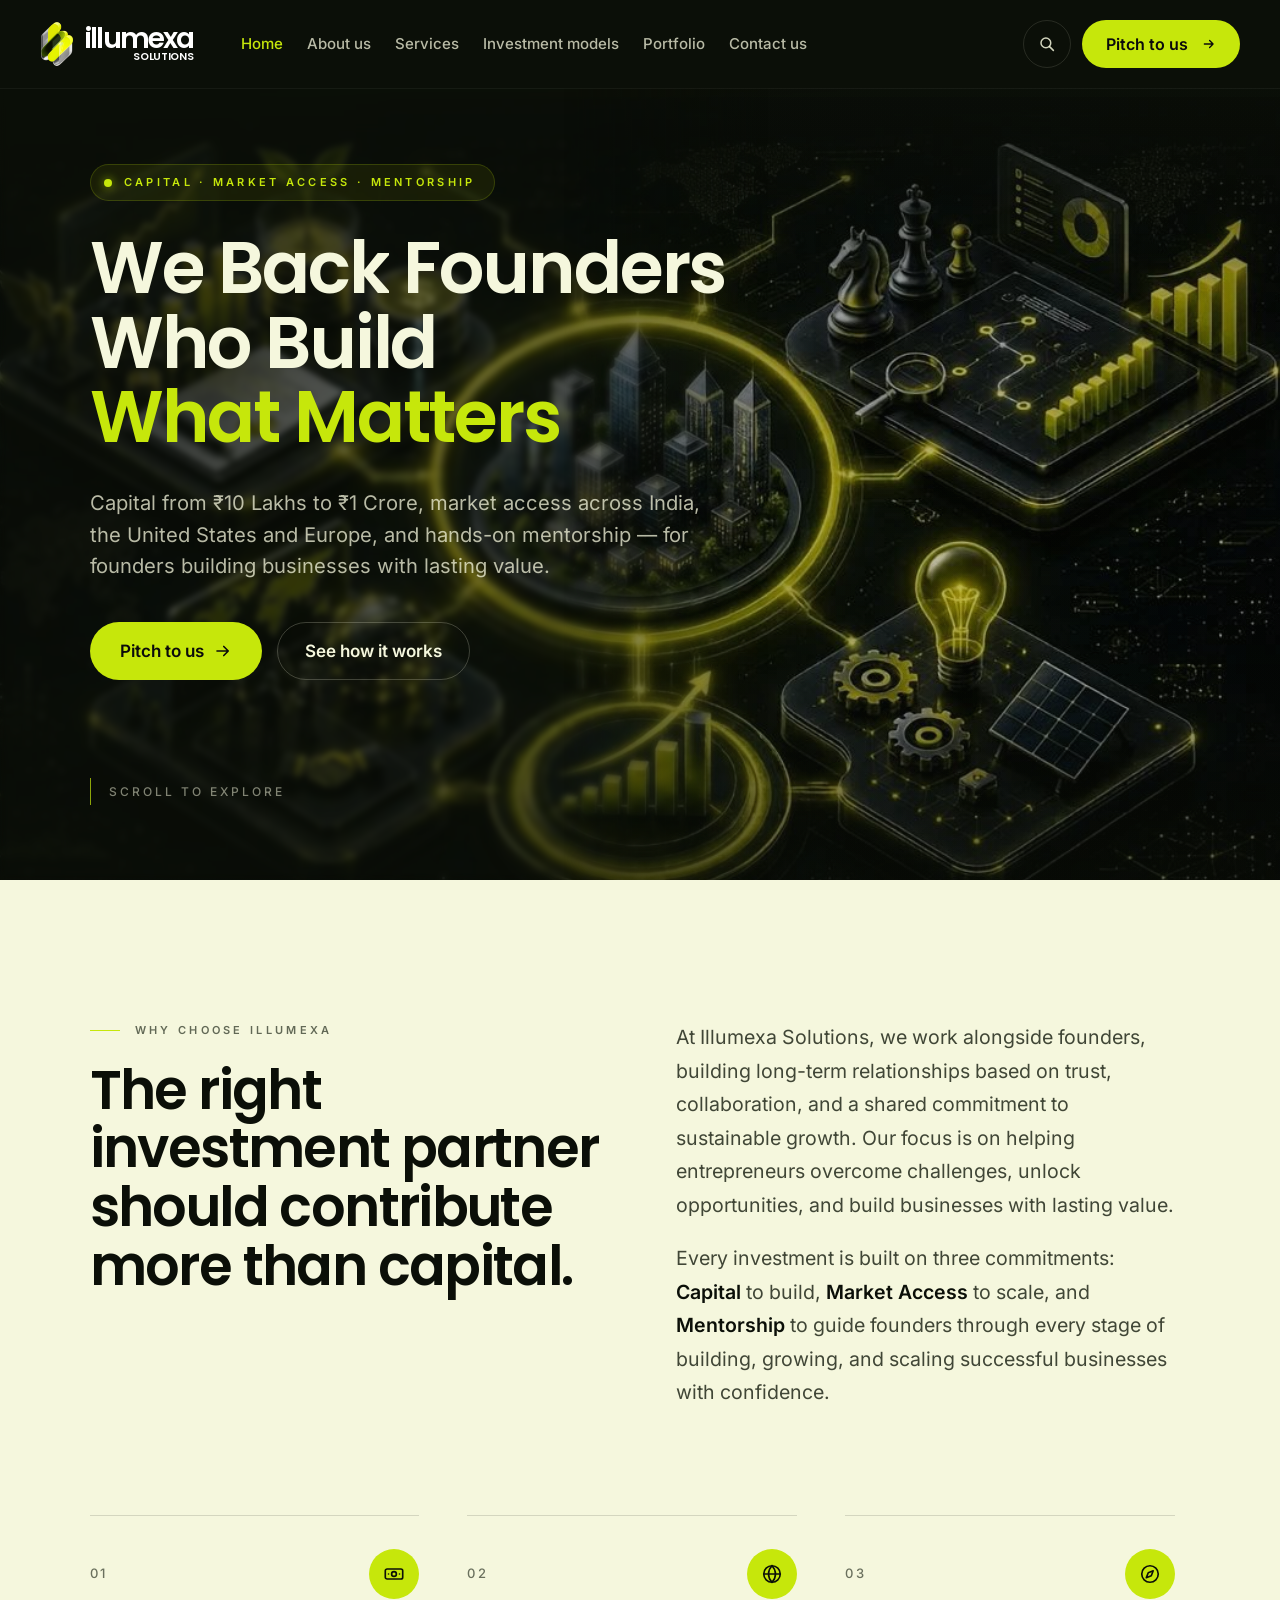
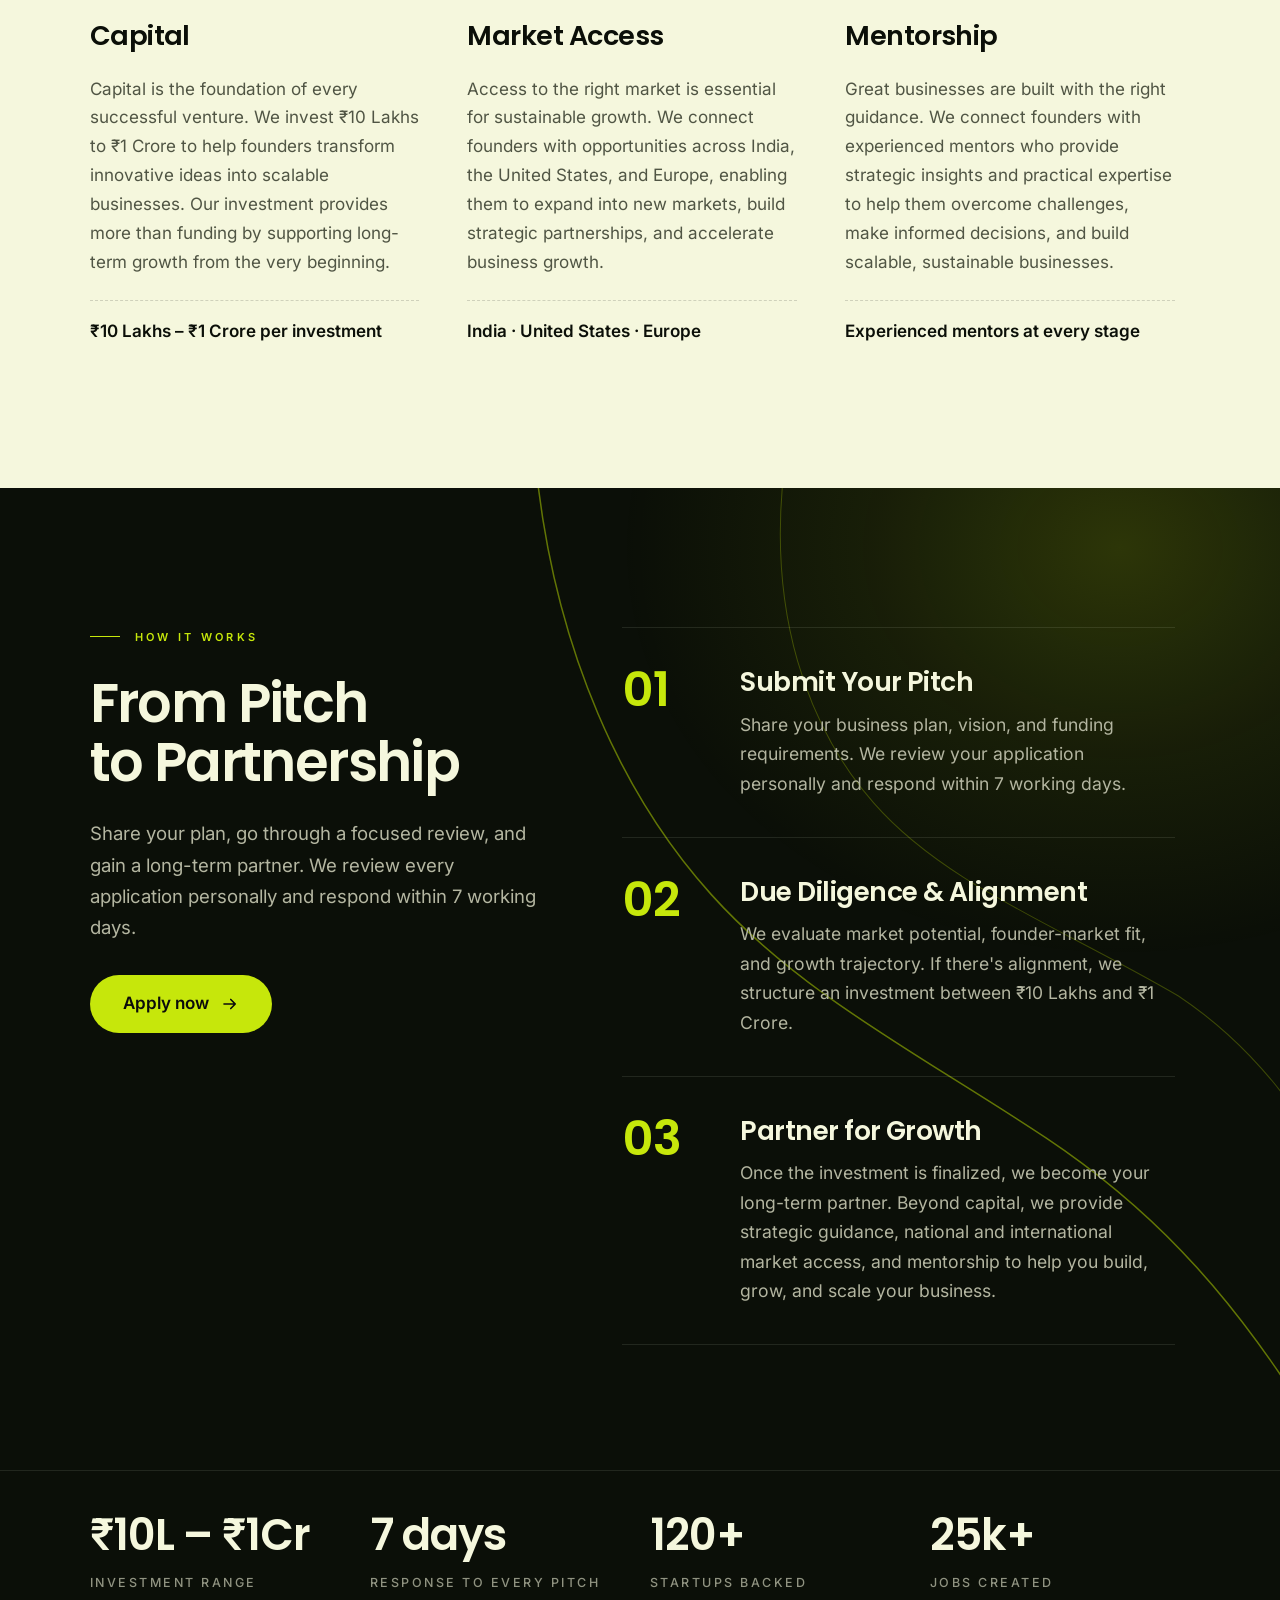
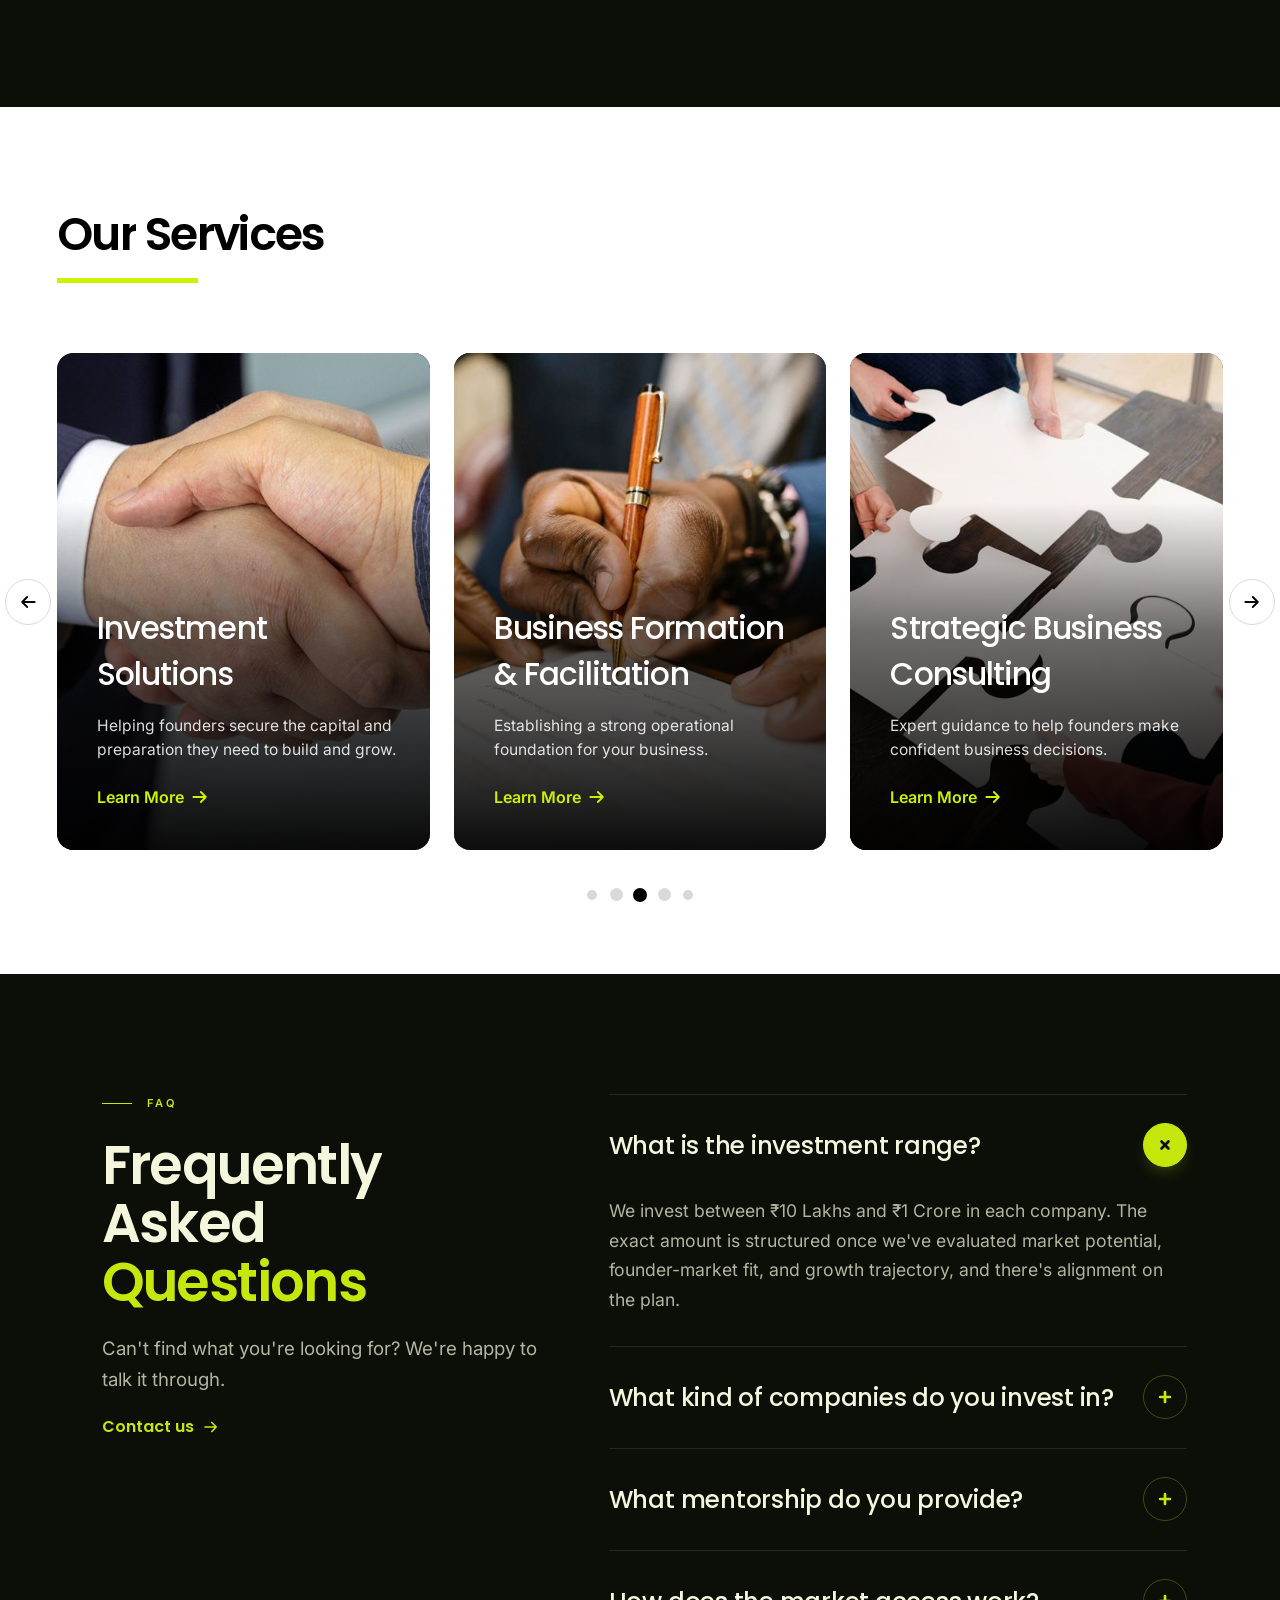
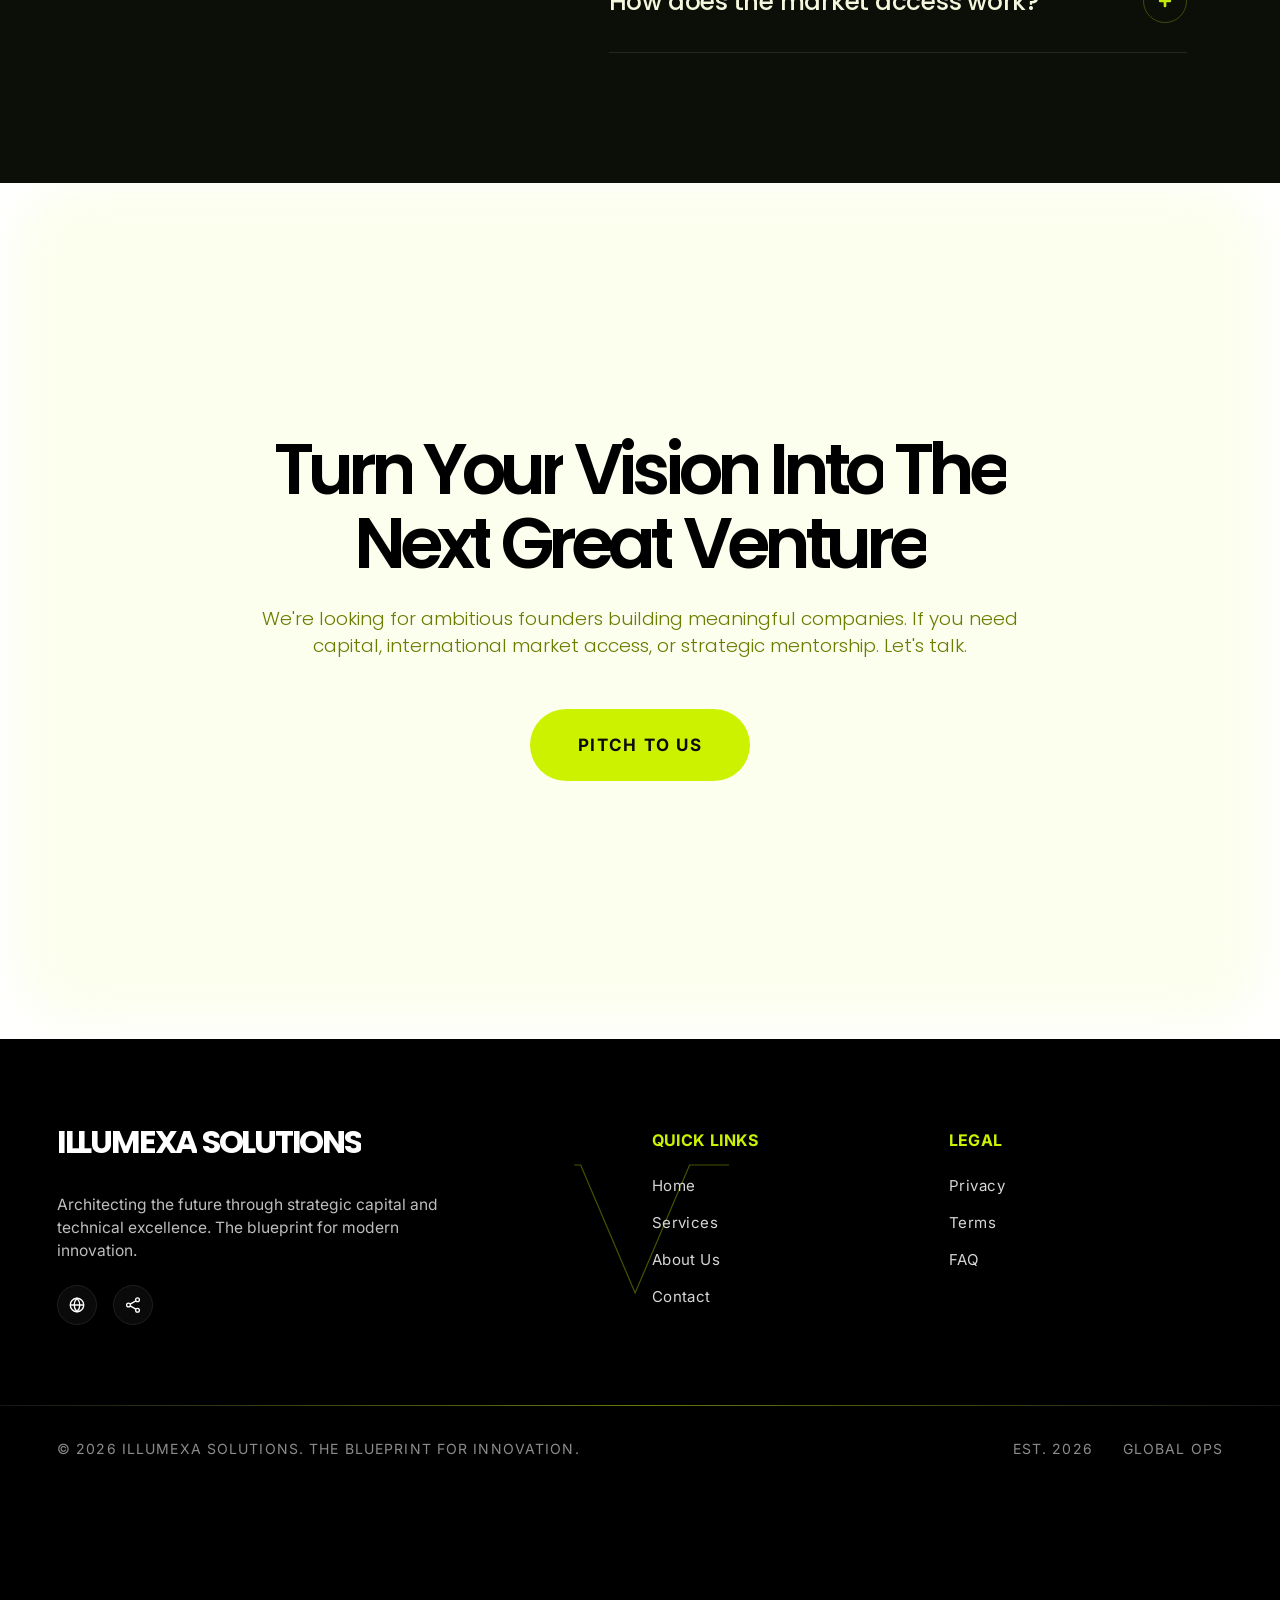
==== commit 25507fe1: "Fix Vercel asset paths and deployment output Co-authored-by: Copilot <223556219+Copilot@users.norepl" ====
--- a/src/index.html
+++ b/src/index.html
@@ -11,12 +11,12 @@
   <meta property="og:site_name" content="Illumexa Solutions">
   <meta property="og:title" content="Illumexa Solutions | We Back Founders Who Build What Matters">
   <meta property="og:description" content="Capital, market access and mentorship for ambitious founders building meaningful companies.">
-  <meta property="og:image" content="../assets/images/hero-poster.jpg">
-
-  <link rel="preload" href="../assets/fonts/poppins-latin-500-normal.woff2" as="font" type="font/woff2" crossorigin>
-  <link rel="preload" href="../assets/fonts/inter-latin-wght-normal.woff2" as="font" type="font/woff2" crossorigin>
-  <link rel="preload" href="../assets/images/hero-poster.jpg" as="image" fetchpriority="high">
-  <link rel="preload" href="../assets/images/logo/illumexa-mark.png" as="image" fetchpriority="high">
+  <meta property="og:image" content="assets/images/hero-poster.jpg">
+
+  <link rel="preload" href="assets/fonts/poppins-latin-500-normal.woff2" as="font" type="font/woff2" crossorigin>
+  <link rel="preload" href="assets/fonts/inter-latin-wght-normal.woff2" as="font" type="font/woff2" crossorigin>
+  <link rel="preload" href="assets/images/hero-poster.jpg" as="image" fetchpriority="high">
+  <link rel="preload" href="assets/images/logo/illumexa-mark.png" as="image" fetchpriority="high">
 
   <link rel="stylesheet" href="styles/base.css">
   <link rel="stylesheet" href="styles/home.css">
@@ -73,7 +73,7 @@
   <header class="site-header" data-header data-motion>
     <nav class="site-nav" aria-label="Primary">
       <a class="brand" href="index.html" aria-label="Illumexa Solutions — home">
-        <img class="brand__mark" src="../assets/images/logo/illumexa-mark.png" alt="" width="127" height="176" decoding="async">
+        <img class="brand__mark" src="assets/images/logo/illumexa-mark.png" alt="" width="127" height="176" decoding="async">
         <span class="brand__word" aria-hidden="true">
           <span class="brand__name">illumexa</span>
           <span class="brand__sub">SOLUTIONS</span>
@@ -110,9 +110,9 @@
     <section class="hero" aria-labelledby="hero-title" data-parallax-scope data-ambient>
       <!-- Autoplays from the markup alone (muted, looped, inline; the phone-sized file on
            narrow screens); home.js only keeps it running — see initHeroVideo. -->
-      <video class="hero__video" poster="../assets/images/hero-poster.jpg" autoplay muted loop playsinline preload="metadata" disablepictureinpicture aria-hidden="true" data-hero-video>
-        <source src="../assets/videos/spotlight-bg-480.mp4" type="video/mp4" media="(max-width: 767px)">
-        <source src="../assets/videos/spotlight-bg.mp4" type="video/mp4">
+      <video class="hero__video" poster="assets/images/hero-poster.jpg" autoplay muted loop playsinline preload="metadata" disablepictureinpicture aria-hidden="true" data-hero-video>
+        <source src="assets/videos/spotlight-bg-480.mp4" type="video/mp4" media="(max-width: 767px)">
+        <source src="assets/videos/spotlight-bg.mp4" type="video/mp4">
       </video>
       <div class="hero__overlay" aria-hidden="true"></div>
       <!-- Soft focus behind the copy only: blurs the film beneath the text column and fades
@@ -251,8 +251,8 @@
               <li class="carousel__slide" role="group" aria-roledescription="slide" aria-label="1 of 5">
                 <article class="service-card">
                   <div class="service-card__media image-reveal" data-media>
-                    <img src="../assets/images/services/early-stage.jpg"
-                         srcset="../assets/images/services/early-stage-480.jpg 480w, ../assets/images/services/early-stage.jpg 842w"
+                    <img src="assets/images/services/early-stage.jpg"
+                         srcset="assets/images/services/early-stage-480.jpg 480w, assets/images/services/early-stage.jpg 842w"
                          sizes="(max-width: 767px) 86vw, (max-width: 1023px) 45vw, 421px"
                          alt="Startup team gathered around a “Start It Up!” presentation" width="842" height="1122" loading="lazy" decoding="async" data-fallback>
                   </div>
@@ -266,8 +266,8 @@
               <li class="carousel__slide" role="group" aria-roledescription="slide" aria-label="2 of 5">
                 <article class="service-card">
                   <div class="service-card__media image-reveal" data-media>
-                    <img src="../assets/images/services/investment.jpg"
-                         srcset="../assets/images/services/investment-480.jpg 480w, ../assets/images/services/investment.jpg 842w"
+                    <img src="assets/images/services/investment.jpg"
+                         srcset="assets/images/services/investment-480.jpg 480w, assets/images/services/investment.jpg 842w"
                          sizes="(max-width: 767px) 86vw, (max-width: 1023px) 45vw, 421px"
                          alt="Two business partners in suits shaking hands" width="842" height="1122" loading="lazy" decoding="async" data-fallback>
                   </div>
@@ -281,8 +281,8 @@
               <li class="carousel__slide" role="group" aria-roledescription="slide" aria-label="3 of 5">
                 <article class="service-card">
                   <div class="service-card__media image-reveal" data-media>
-                    <img src="../assets/images/services/business-formation.jpg"
-                         srcset="../assets/images/services/business-formation-480.jpg 480w, ../assets/images/services/business-formation.jpg 842w"
+                    <img src="assets/images/services/business-formation.jpg"
+                         srcset="assets/images/services/business-formation-480.jpg 480w, assets/images/services/business-formation.jpg 842w"
                          sizes="(max-width: 767px) 86vw, (max-width: 1023px) 45vw, 421px"
                          alt="Hand signing a business registration document with a fountain pen" width="842" height="1122" loading="lazy" decoding="async" data-fallback>
                   </div>
@@ -296,8 +296,8 @@
               <li class="carousel__slide" role="group" aria-roledescription="slide" aria-label="4 of 5">
                 <article class="service-card">
                   <div class="service-card__media image-reveal" data-media>
-                    <img src="../assets/images/services/strategic-consulting.jpg"
-                         srcset="../assets/images/services/strategic-consulting-480.jpg 480w, ../assets/images/services/strategic-consulting.jpg 842w"
+                    <img src="assets/images/services/strategic-consulting.jpg"
+                         srcset="assets/images/services/strategic-consulting-480.jpg 480w, assets/images/services/strategic-consulting.jpg 842w"
                          sizes="(max-width: 767px) 86vw, (max-width: 1023px) 45vw, 421px"
                          alt="Team fitting large puzzle pieces together on a table" width="842" height="1122" loading="lazy" decoding="async" data-fallback>
                   </div>
@@ -311,8 +311,8 @@
               <li class="carousel__slide" role="group" aria-roledescription="slide" aria-label="5 of 5">
                 <article class="service-card">
                   <div class="service-card__media image-reveal" data-media>
-                    <img src="../assets/images/services/marketing.jpg"
-                         srcset="../assets/images/services/marketing-480.jpg 480w, ../assets/images/services/marketing.jpg 842w"
+                    <img src="assets/images/services/marketing.jpg"
+                         srcset="assets/images/services/marketing-480.jpg 480w, assets/images/services/marketing.jpg 842w"
                          sizes="(max-width: 767px) 86vw, (max-width: 1023px) 45vw, 421px"
                          alt="Two colleagues planning a growth strategy at a sticky-note board" width="842" height="1122" loading="lazy" decoding="async" data-fallback>
                   </div>
@@ -482,7 +482,7 @@
   <dialog class="search" id="site-search" aria-labelledby="search-title" data-search>
     <h2 class="visually-hidden" id="search-title">Search this page</h2>
     <form class="search__form" role="search" data-search-form>
-      <img class="search__icon" src="../assets/images/logo/illumexa-mark.png" alt="" width="127" height="176" decoding="async">
+      <img class="search__icon" src="assets/images/logo/illumexa-mark.png" alt="" width="127" height="176" decoding="async">
       <label class="visually-hidden" for="search-input">Search services, steps and questions</label>
       <input class="search__input" id="search-input" type="search" placeholder="Search services, steps, FAQs…" autocomplete="off" spellcheck="false" data-search-input>
       <button class="search__close" type="button" data-search-close>Esc<span class="visually-hidden"> — close search</span></button>
--- a/src/styles/base.css
+++ b/src/styles/base.css
@@ -10,42 +10,42 @@
   font-style: normal;
   font-weight: 300;
   font-display: swap;
-  src: url("../../assets/fonts/poppins-latin-300-normal.woff2") format("woff2");
+  src: url("../assets/fonts/poppins-latin-300-normal.woff2") format("woff2");
 }
 @font-face {
   font-family: "Poppins";
   font-style: normal;
   font-weight: 400;
   font-display: swap;
-  src: url("../../assets/fonts/poppins-latin-400-normal.woff2") format("woff2");
+  src: url("../assets/fonts/poppins-latin-400-normal.woff2") format("woff2");
 }
 @font-face {
   font-family: "Poppins";
   font-style: normal;
   font-weight: 500;
   font-display: swap;
-  src: url("../../assets/fonts/poppins-latin-500-normal.woff2") format("woff2");
+  src: url("../assets/fonts/poppins-latin-500-normal.woff2") format("woff2");
 }
 @font-face {
   font-family: "Poppins";
   font-style: normal;
   font-weight: 600;
   font-display: swap;
-  src: url("../../assets/fonts/poppins-latin-600-normal.woff2") format("woff2");
+  src: url("../assets/fonts/poppins-latin-600-normal.woff2") format("woff2");
 }
 @font-face {
   font-family: "Poppins";
   font-style: normal;
   font-weight: 700;
   font-display: swap;
-  src: url("../../assets/fonts/poppins-latin-700-normal.woff2") format("woff2");
+  src: url("../assets/fonts/poppins-latin-700-normal.woff2") format("woff2");
 }
 @font-face {
   font-family: "Inter";
   font-style: normal;
   font-weight: 100 900;
   font-display: swap;
-  src: url("../../assets/fonts/inter-latin-wght-normal.woff2") format("woff2");
+  src: url("../assets/fonts/inter-latin-wght-normal.woff2") format("woff2");
   unicode-range: U+0000-00FF, U+0131, U+0152-0153, U+02BB-02BC, U+02C6, U+02DA, U+02DC, U+0304, U+0308, U+0329, U+2000-206F, U+20AC, U+2122, U+2191, U+2193, U+2212, U+2215, U+FEFF, U+FFFD;
 }
 @font-face {
@@ -53,7 +53,7 @@
   font-style: normal;
   font-weight: 100 900;
   font-display: swap;
-  src: url("../../assets/fonts/inter-latin-ext-wght-normal.woff2") format("woff2");
+  src: url("../assets/fonts/inter-latin-ext-wght-normal.woff2") format("woff2");
   unicode-range: U+0100-02BA, U+02BD-02C5, U+02C7-02CC, U+02CE-02D7, U+02DD-02FF, U+1D00-1DBF, U+1E00-1E9F, U+1EF2-1EFF, U+2020, U+20A0-20AB, U+20AD-20C0, U+2113, U+2C60-2C7F, U+A720-A7FF;
 }
 
@@ -1663,7 +1663,7 @@
   left: 50%;
   padding: 76px 0 18px 0.5em;
   background:
-    url("../../assets/images/logo/illumexa-mark.png") top center / 38px auto no-repeat,
+    url("../assets/images/logo/illumexa-mark.png") top center / 38px auto no-repeat,
     linear-gradient(90deg, rgba(205, 242, 0, 0), var(--c-lime) 50%, rgba(205, 242, 0, 0)) bottom center / 0% 1px no-repeat;
   color: var(--c-white);
   font: 600 0.8125rem/1 var(--font-display);
